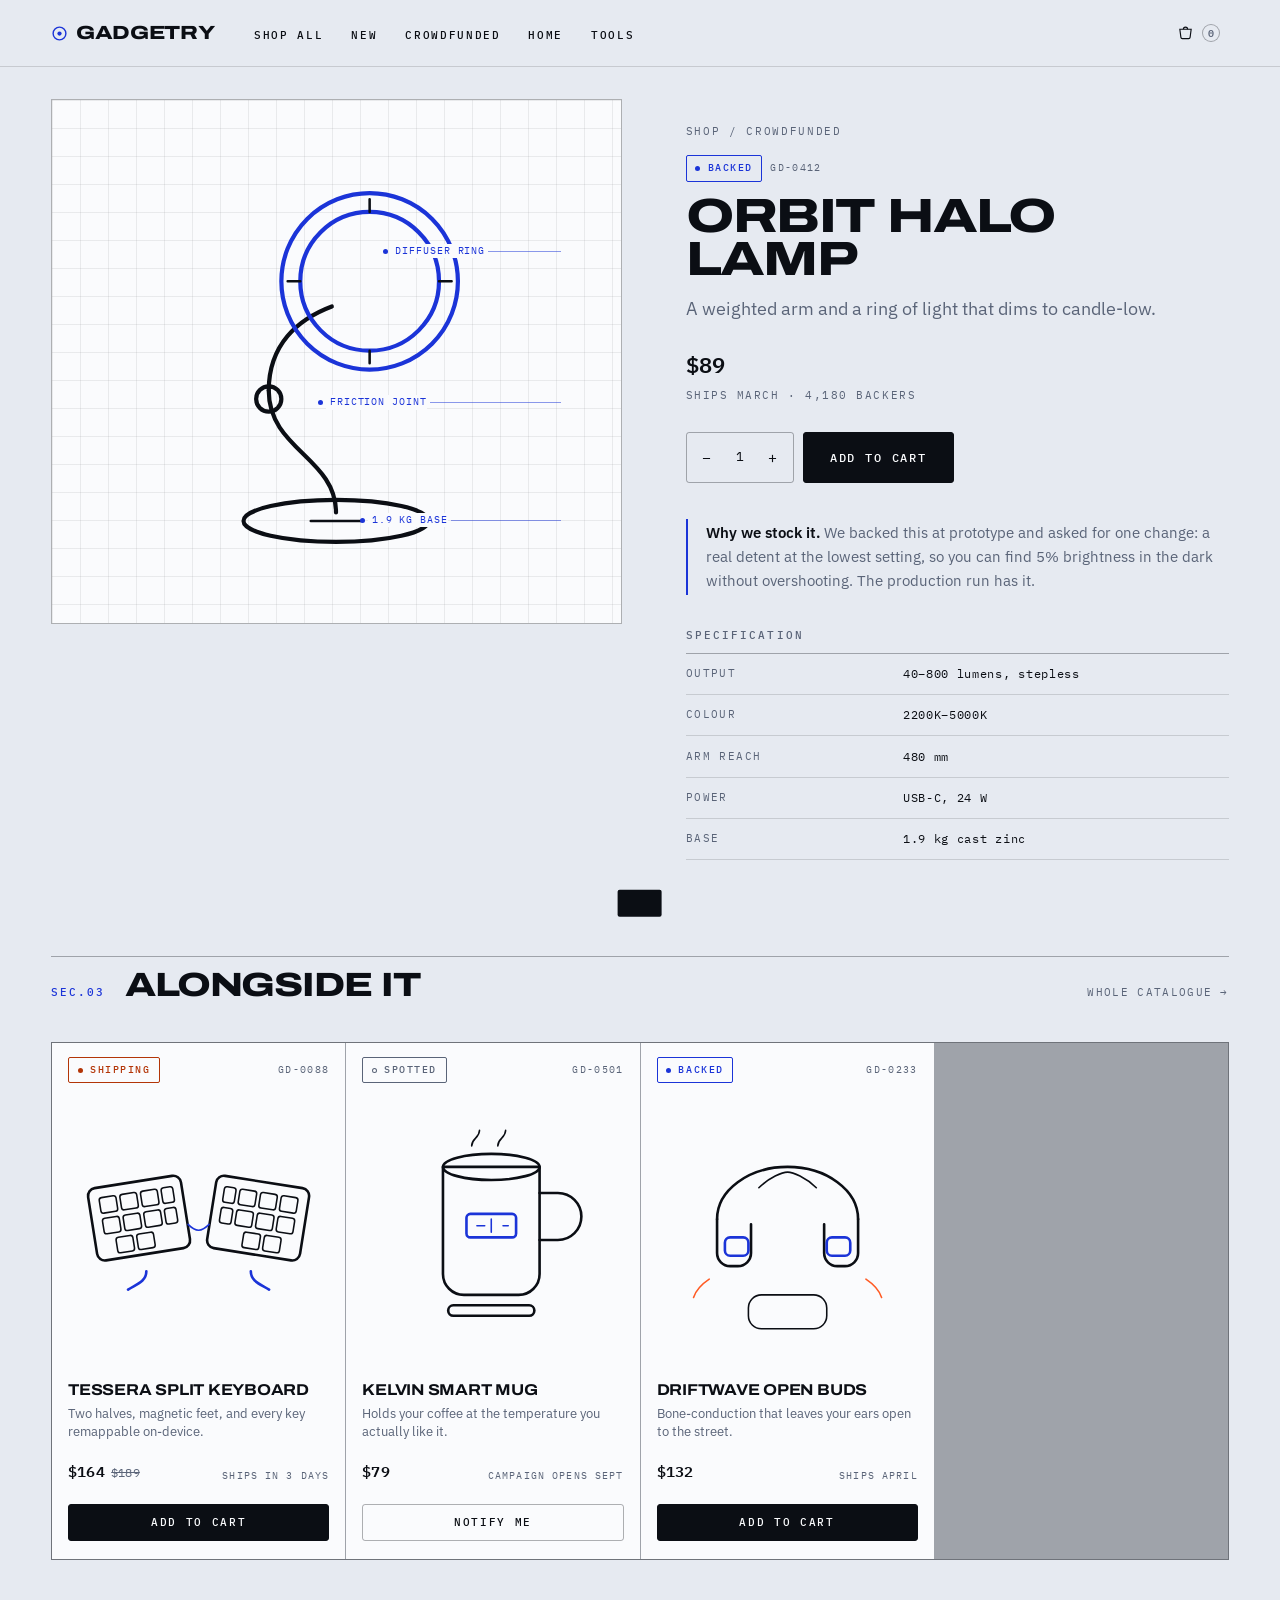
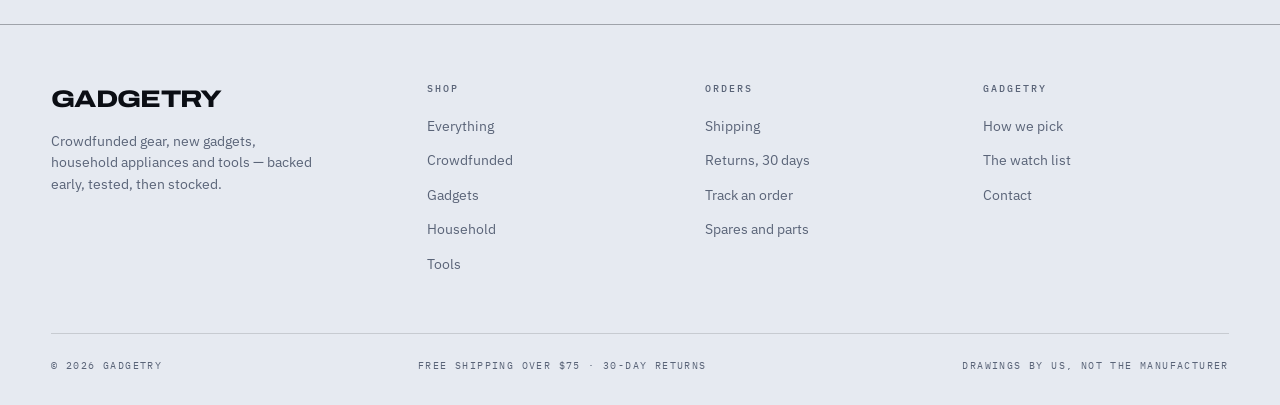
==== product.html @ 663591df "Rebuild as Gadgetry: spec-sheet storefront Replaces the single-file draft with a three-page static s" ====
<!DOCTYPE html>
<html lang="en">
<head>
<meta charset="utf-8">
<meta name="viewport" content="width=device-width, initial-scale=1">
<title>Product — Gadgetry</title>
<meta name="description" content="Specification, lifecycle stage and our notes on why we stock it.">
<meta name="theme-color" content="#0b0e14">
<link rel="preconnect" href="https://fonts.googleapis.com">
<link rel="preconnect" href="https://fonts.gstatic.com" crossorigin>
<link href="https://fonts.googleapis.com/css2?family=Archivo:wdth,wght@62.5..125,100..900&family=IBM+Plex+Mono:wght@400;500;600&family=IBM+Plex+Sans:wght@400;500;600;700&display=swap" rel="stylesheet">
<link rel="stylesheet" href="assets/css/gadgetry.css">
<link rel="icon" href="data:image/svg+xml,%3Csvg xmlns='http://www.w3.org/2000/svg' viewBox='0 0 32 32'%3E%3Crect width='32' height='32' fill='%230b0e14'/%3E%3Ccircle cx='16' cy='16' r='9' fill='none' stroke='%231b34d8' stroke-width='2.5'/%3E%3Ccircle cx='16' cy='16' r='3' fill='%23ff5b24'/%3E%3C/svg%3E">
</head>
<body>

<a class="skip" href="#main">Skip to content</a>

<header class="masthead">
  <div class="masthead-in">
    <a class="brand" href="index.html">
      <svg class="brand-mark" viewBox="0 0 24 24" aria-hidden="true"><circle cx="12" cy="12" r="9" fill="none" stroke="currentColor" stroke-width="2"/><circle cx="12" cy="12" r="3" fill="currentColor"/></svg>
      Gadgetry
    </a>
    <ul class="nav" data-nav>
      <li><a href="shop.html">Shop all</a></li>
      <li><a href="shop.html?stage=shipping">New</a></li>
      <li><a href="shop.html?cat=crowdfunded">Crowdfunded</a></li>
      <li><a href="shop.html?cat=household">Home</a></li>
      <li><a href="shop.html?cat=tools">Tools</a></li>
    </ul>
    <div class="masthead-end">
      <button class="icon-btn menu-btn" data-menu aria-expanded="false" aria-label="Toggle menu">
        <svg viewBox="0 0 24 24" fill="none" stroke="currentColor" stroke-width="1.8" aria-hidden="true"><path d="M3 7h18M3 12h18M3 17h18"/></svg>
      </button>
      <button class="icon-btn" data-open-cart aria-label="Open cart">
        <svg viewBox="0 0 24 24" fill="none" stroke="currentColor" stroke-width="1.6" aria-hidden="true"><path d="M4 6h16l-1.5 11.5a2 2 0 0 1-2 1.75H7.5a2 2 0 0 1-2-1.75z"/><path d="M9 6a3 3 0 0 1 6 0"/></svg>
        <span class="cart-count" data-cart-count data-empty="true">0</span>
      </button>
    </div>
  </div>
</header>

<main id="main" class="wrap">
  <div class="detail" data-product></div>

  <section style="padding-bottom:4rem">
    <div class="rule">
      <span class="rule-code">SEC.03</span>
      <h2 class="rule-title">Alongside it</h2>
      <a class="rule-aside" href="shop.html">Whole catalogue →</a>
    </div>
    <div class="grid" data-grid="related"></div>
  </section>
</main>

<footer class="foot">
  <div class="wrap">
    <div class="foot-grid">
      <div>
        <p class="foot-brand">Gadgetry</p>
        <p class="foot-note">Crowdfunded gear, new gadgets, household appliances and tools — backed early, tested, then stocked.</p>
      </div>
      <div>
        <h4>Shop</h4>
        <ul>
          <li><a href="shop.html">Everything</a></li>
          <li><a href="shop.html?cat=crowdfunded">Crowdfunded</a></li>
          <li><a href="shop.html?cat=gadgets">Gadgets</a></li>
          <li><a href="shop.html?cat=household">Household</a></li>
          <li><a href="shop.html?cat=tools">Tools</a></li>
        </ul>
      </div>
      <div>
        <h4>Orders</h4>
        <ul>
          <li><a href="shop.html">Shipping</a></li>
          <li><a href="shop.html">Returns, 30 days</a></li>
          <li><a href="shop.html">Track an order</a></li>
          <li><a href="shop.html">Spares and parts</a></li>
        </ul>
      </div>
      <div>
        <h4>Gadgetry</h4>
        <ul>
          <li><a href="index.html#main">How we pick</a></li>
          <li><a href="shop.html?stage=spotted">The watch list</a></li>
          <li><a href="index.html">Contact</a></li>
        </ul>
      </div>
    </div>
    <div class="foot-base">
      <span>© 2026 Gadgetry</span>
      <span>Free shipping over $75 · 30-day returns</span>
      <span>Drawings by us, not the manufacturer</span>
    </div>
  </div>
</footer>

<script src="assets/js/catalog.js"></script>
<script src="assets/js/store.js"></script>
</body>
</html>
---- assets/css/gadgetry.css ----
/* ==========================================================================
   GADGETRY — spec-sheet commerce
   Everything is a technical drawing until it arrives.

   Tokens
   ink      #0B0E14   cool near-black — text, dark surfaces
   paper    #E6EAF1   cool drafting-paper grey — page ground
   sheet    #FAFBFD   near-white — card surface
   cobalt   #1B34D8   blueprint blue — primary, rules, links
   signal   #FF5B24   the one hot accent — live / shipping / limited
   zinc     #6E7891   muted labels and hairlines
   ========================================================================== */

:root {
  --ink: #0b0e14;
  --paper: #e6eaf1;
  --sheet: #fafbfd;
  --cobalt: #1b34d8;
  --cobalt-soft: rgba(27, 52, 216, 0.1);
  --signal: #ff5b24;
  /* Signal at full chroma is only 3:1 on our grounds, so text and filled
     badges use the darkened cut. The bright one stays for strokes and rules. */
  --signal-ink: #b33507;
  --zinc: #5a6478;

  --text: var(--ink);
  --text-mute: var(--zinc);
  --ground: var(--paper);
  --surface: var(--sheet);
  --line: rgba(11, 14, 20, 0.14);
  --line-strong: rgba(11, 14, 20, 0.32);
  --draw: var(--ink);

  --font-display: "Archivo", "Arial Black", system-ui, sans-serif;
  --font-body: "IBM Plex Sans", system-ui, -apple-system, sans-serif;
  --font-mono: "IBM Plex Mono", ui-monospace, "SF Mono", Menlo, monospace;

  --pad: clamp(1.15rem, 4vw, 3.25rem);
  --max: 1440px;
  --radius: 3px;
  --ease: cubic-bezier(0.2, 0.7, 0.3, 1);
}

:root:not([data-theme="light"]) {
  color-scheme: light;
}

@media (prefers-color-scheme: dark) {
  :root:not([data-theme="light"]) {
    --text: #e9edf5;
    --text-mute: #8d97ad;
    --ground: #080a0f;
    --surface: #11151e;
    --line: rgba(233, 237, 245, 0.15);
    --line-strong: rgba(233, 237, 245, 0.34);
    --cobalt: #6a80ff;
    --cobalt-soft: rgba(106, 128, 255, 0.14);
    --signal-ink: #ff7a45;
    --draw: #e9edf5;
    color-scheme: dark;
  }
}

*,
*::before,
*::after {
  box-sizing: border-box;
  margin: 0;
  padding: 0;
}

html {
  scroll-behavior: smooth;
  -webkit-text-size-adjust: 100%;
}

body {
  background: var(--ground);
  color: var(--text);
  font-family: var(--font-body);
  font-size: 16px;
  line-height: 1.55;
  overflow-x: hidden;
  -webkit-font-smoothing: antialiased;
}

img,
svg {
  display: block;
  max-width: 100%;
}

a {
  color: inherit;
  text-decoration: none;
}

button,
input,
select {
  font: inherit;
  color: inherit;
}

:focus-visible {
  outline: 2px solid var(--cobalt);
  outline-offset: 3px;
  border-radius: 1px;
}

.sr {
  position: absolute;
  width: 1px;
  height: 1px;
  overflow: hidden;
  clip-path: inset(50%);
  white-space: nowrap;
}

.skip {
  position: absolute;
  left: -9999px;
  top: 0;
  z-index: 999;
  background: var(--ink);
  color: #fff;
  padding: 0.75rem 1.25rem;
  font-family: var(--font-mono);
  font-size: 12px;
}
.skip:focus {
  left: 0.5rem;
  top: 0.5rem;
}

.wrap {
  max-width: var(--max);
  margin: 0 auto;
  padding-left: var(--pad);
  padding-right: var(--pad);
}

/* --------------------------------------------------------------------------
   Type roles
   -------------------------------------------------------------------------- */

.display {
  font-family: var(--font-display);
  font-weight: 800;
  font-stretch: 125%;
  line-height: 0.9;
  letter-spacing: -0.035em;
  text-transform: uppercase;
}

.mono {
  font-family: var(--font-mono);
  font-size: 11px;
  font-weight: 500;
  letter-spacing: 0.14em;
  text-transform: uppercase;
}

.eyebrow {
  font-family: var(--font-mono);
  font-size: 10.5px;
  font-weight: 500;
  letter-spacing: 0.2em;
  text-transform: uppercase;
  color: var(--text-mute);
}

.lede {
  font-size: clamp(1rem, 1.5vw, 1.15rem);
  line-height: 1.6;
  color: var(--text-mute);
  max-width: 46ch;
}

/* --------------------------------------------------------------------------
   Section rule — hairline with a spec code in the margin
   -------------------------------------------------------------------------- */

.rule {
  display: flex;
  align-items: baseline;
  gap: 1.25rem;
  border-top: 1px solid var(--line-strong);
  padding-top: 0.75rem;
  margin-bottom: 2.5rem;
}

.rule-code {
  font-family: var(--font-mono);
  font-size: 10.5px;
  font-weight: 500;
  letter-spacing: 0.18em;
  color: var(--cobalt);
  flex: none;
}

.rule-title {
  font-family: var(--font-display);
  font-weight: 800;
  font-stretch: 125%;
  font-size: clamp(1.35rem, 3vw, 2.1rem);
  line-height: 1;
  letter-spacing: -0.03em;
  text-transform: uppercase;
}

.rule-aside {
  margin-left: auto;
  font-family: var(--font-mono);
  font-size: 11px;
  letter-spacing: 0.12em;
  text-transform: uppercase;
  color: var(--text-mute);
  flex: none;
}
.rule-aside:is(a):hover {
  color: var(--cobalt);
}

/* --------------------------------------------------------------------------
   Buttons
   -------------------------------------------------------------------------- */

.btn {
  display: inline-flex;
  align-items: center;
  justify-content: center;
  gap: 0.6rem;
  font-family: var(--font-mono);
  font-size: 11.5px;
  font-weight: 500;
  letter-spacing: 0.16em;
  text-transform: uppercase;
  padding: 0.95rem 1.6rem;
  border: 1px solid var(--ink);
  background: var(--ink);
  color: var(--sheet);
  border-radius: var(--radius);
  cursor: pointer;
  transition: background 0.18s var(--ease), color 0.18s var(--ease),
    border-color 0.18s var(--ease);
}
.btn:hover {
  background: var(--cobalt);
  border-color: var(--cobalt);
  color: #fff;
}
.btn:disabled {
  opacity: 0.4;
  cursor: not-allowed;
}
.btn:disabled:hover {
  background: var(--ink);
  border-color: var(--ink);
}

.btn-ghost {
  background: transparent;
  color: var(--text);
  border-color: var(--line-strong);
}
.btn-ghost:hover {
  background: transparent;
  color: var(--cobalt);
  border-color: var(--cobalt);
}

.btn-block {
  width: 100%;
}

.btn-sm {
  padding: 0.6rem 1rem;
  font-size: 10.5px;
}

@media (prefers-color-scheme: dark) {
  :root:not([data-theme="light"]) .btn {
    background: var(--text);
    border-color: var(--text);
    color: var(--ground);
  }
  :root:not([data-theme="light"]) .btn-ghost {
    background: transparent;
    color: var(--text);
    border-color: var(--line-strong);
  }
}

/* --------------------------------------------------------------------------
   Stage chips — the product lifecycle. Order carries meaning:
   SPOTTED -> BACKED -> SHIPPING -> IN STOCK
   -------------------------------------------------------------------------- */

.chip {
  display: inline-flex;
  align-items: center;
  gap: 0.45rem;
  font-family: var(--font-mono);
  font-size: 9.5px;
  font-weight: 500;
  letter-spacing: 0.16em;
  text-transform: uppercase;
  padding: 0.3rem 0.55rem;
  border: 1px solid currentColor;
  border-radius: 2px;
  white-space: nowrap;
}
.chip::before {
  content: "";
  width: 5px;
  height: 5px;
  border-radius: 50%;
  background: currentColor;
  flex: none;
}
.chip-spotted {
  color: var(--text-mute);
}
.chip-spotted::before {
  background: transparent;
  box-shadow: inset 0 0 0 1px currentColor;
}
.chip-backed {
  color: var(--cobalt);
}
.chip-shipping {
  color: var(--signal-ink);
}
.chip-stock {
  color: var(--text);
  border-color: var(--line-strong);
}

/* --------------------------------------------------------------------------
   Header
   -------------------------------------------------------------------------- */

.masthead {
  position: sticky;
  top: 0;
  z-index: 60;
  background: color-mix(in srgb, var(--ground) 88%, transparent);
  backdrop-filter: blur(14px);
  border-bottom: 1px solid var(--line);
}

.masthead-in {
  display: flex;
  align-items: center;
  gap: 1.5rem;
  height: 66px;
  max-width: var(--max);
  margin: 0 auto;
  padding-left: var(--pad);
  padding-right: var(--pad);
}

.brand {
  font-family: var(--font-display);
  font-weight: 800;
  font-stretch: 125%;
  font-size: 19px;
  letter-spacing: -0.02em;
  text-transform: uppercase;
  display: flex;
  align-items: center;
  gap: 0.5rem;
  flex: none;
}
.brand-mark {
  width: 17px;
  height: 17px;
  flex: none;
  color: var(--cobalt);
}

.nav {
  display: flex;
  align-items: center;
  gap: 1.75rem;
  list-style: none;
  margin-left: 1rem;
}
.nav a {
  font-family: var(--font-mono);
  font-size: 11px;
  font-weight: 500;
  letter-spacing: 0.15em;
  text-transform: uppercase;
  padding: 0.25rem 0;
  border-bottom: 1px solid transparent;
  transition: color 0.15s var(--ease), border-color 0.15s var(--ease);
}
.nav a:hover,
.nav a[aria-current="page"] {
  color: var(--cobalt);
  border-bottom-color: var(--cobalt);
}

.masthead-end {
  margin-left: auto;
  display: flex;
  align-items: center;
  gap: 0.5rem;
  flex: none;
}

.icon-btn {
  background: none;
  border: 1px solid transparent;
  border-radius: 2px;
  cursor: pointer;
  padding: 0.5rem;
  display: flex;
  align-items: center;
  gap: 0.5rem;
  font-family: var(--font-mono);
  font-size: 11px;
  letter-spacing: 0.14em;
  text-transform: uppercase;
  transition: color 0.15s var(--ease);
}
.icon-btn:hover {
  color: var(--cobalt);
}
.icon-btn svg {
  width: 17px;
  height: 17px;
}

.cart-count {
  font-family: var(--font-mono);
  font-size: 10px;
  font-weight: 600;
  min-width: 18px;
  height: 18px;
  padding: 0 4px;
  border-radius: 9px;
  background: var(--signal-ink);
  color: #fff;
  display: inline-flex;
  align-items: center;
  justify-content: center;
  letter-spacing: 0;
}
.cart-count[data-empty="true"] {
  background: transparent;
  color: var(--text-mute);
  box-shadow: inset 0 0 0 1px var(--line-strong);
}

.menu-btn {
  display: none;
}

@media (max-width: 900px) {
  .nav {
    position: fixed;
    inset: 66px 0 auto 0;
    flex-direction: column;
    align-items: stretch;
    gap: 0;
    margin: 0;
    background: var(--surface);
    border-bottom: 1px solid var(--line-strong);
    padding: 0.5rem var(--pad) 1.25rem;
    transform: translateY(-130%);
    transition: transform 0.35s var(--ease);
    z-index: 55;
  }
  .nav[data-open="true"] {
    transform: translateY(0);
  }
  .nav a {
    padding: 0.9rem 0;
    border-bottom: 1px solid var(--line);
    font-size: 12px;
  }
  .menu-btn {
    display: flex;
  }
}

/* --------------------------------------------------------------------------
   Ticker — live inventory events. Quiet by design.
   -------------------------------------------------------------------------- */

.ticker {
  border-bottom: 1px solid var(--line);
  background: var(--ink);
  color: var(--paper);
  overflow: hidden;
  padding: 0.55rem 0;
}
.ticker-track {
  display: flex;
  gap: 3rem;
  width: max-content;
  animation: slide 42s linear infinite;
}
.ticker-item {
  font-family: var(--font-mono);
  font-size: 10.5px;
  font-weight: 500;
  letter-spacing: 0.16em;
  text-transform: uppercase;
  display: flex;
  align-items: center;
  gap: 0.55rem;
  white-space: nowrap;
  color: rgba(230, 234, 241, 0.62);
}
.ticker-item b {
  font-weight: 500;
  color: var(--paper);
}
.ticker-item i {
  font-style: normal;
  color: var(--signal);
}
@keyframes slide {
  to {
    transform: translateX(-50%);
  }
}

/* --------------------------------------------------------------------------
   Hero — the exploded view is the thesis
   -------------------------------------------------------------------------- */

.hero {
  display: grid;
  grid-template-columns: minmax(0, 1fr) minmax(0, 0.95fr);
  gap: clamp(2rem, 5vw, 5rem);
  align-items: center;
  padding-top: clamp(3rem, 7vw, 5.5rem);
  padding-bottom: clamp(3rem, 7vw, 5rem);
}

.hero-title {
  font-size: clamp(2.9rem, 8.5vw, 6.6rem);
  margin-bottom: 1.5rem;
}
.hero-title em {
  font-style: normal;
  color: var(--cobalt);
}

.hero-meta {
  display: flex;
  flex-wrap: wrap;
  gap: 0.5rem 1.75rem;
  margin: 2.25rem 0 2rem;
  padding-top: 1rem;
  border-top: 1px solid var(--line);
}
.hero-stat {
  font-family: var(--font-mono);
  font-size: 11px;
  letter-spacing: 0.14em;
  text-transform: uppercase;
  color: var(--text-mute);
}
.hero-stat b {
  display: block;
  font-family: var(--font-display);
  font-weight: 800;
  font-stretch: 125%;
  font-size: 1.7rem;
  letter-spacing: -0.03em;
  color: var(--text);
  line-height: 1.1;
}

.hero-cta {
  display: flex;
  flex-wrap: wrap;
  gap: 0.75rem;
}

/* Exploded diagram */
.exploded {
  position: relative;
  aspect-ratio: 1 / 1.06;
  width: 100%;
}
.exploded svg {
  width: 100%;
  height: 100%;
  overflow: visible;
}
.exp-part {
  fill: none;
  stroke: var(--draw);
  stroke-width: 1.6;
  stroke-linecap: round;
  stroke-linejoin: round;
}
.exp-fill {
  fill: var(--surface);
  stroke: var(--draw);
  stroke-width: 1.6;
}
.exp-accent {
  stroke: var(--cobalt);
}
.exp-hot {
  stroke: var(--signal);
}
.exp-leader {
  stroke: var(--cobalt);
  stroke-width: 0.9;
  stroke-dasharray: 2 3;
  fill: none;
}
.exp-num {
  font-family: var(--font-mono);
  font-size: 9px;
  font-weight: 500;
  letter-spacing: 0.1em;
  fill: var(--cobalt);
}
.exp-label {
  font-family: var(--font-mono);
  font-size: 8.5px;
  letter-spacing: 0.09em;
  fill: var(--text-mute);
  text-transform: uppercase;
}

.exp-layer {
  animation: assemble 1.05s var(--ease) both;
  animation-delay: calc(var(--i) * 110ms);
}
@keyframes assemble {
  from {
    opacity: 0;
    transform: translateY(var(--from, 40px));
  }
  to {
    opacity: 1;
    transform: translateY(0);
  }
}
.exp-callout {
  animation: fade 0.5s var(--ease) both;
  animation-delay: calc(700ms + var(--i) * 110ms);
}
@keyframes fade {
  from {
    opacity: 0;
  }
  to {
    opacity: 1;
  }
}

@media (max-width: 940px) {
  .hero {
    grid-template-columns: 1fr;
    gap: 2.5rem;
  }
  .exploded {
    max-width: 420px;
    margin: 0 auto;
  }
}

/* --------------------------------------------------------------------------
   Stage rail — a real sequence, so the ordering is load-bearing
   -------------------------------------------------------------------------- */

.stages {
  padding-top: clamp(2.5rem, 6vw, 4rem);
  padding-bottom: clamp(2.5rem, 6vw, 4rem);
}
.stage-grid {
  display: grid;
  grid-template-columns: repeat(4, 1fr);
  gap: 1px;
  background: var(--line-strong);
  border: 1px solid var(--line-strong);
}
.stage {
  background: var(--ground);
  padding: 1.5rem 1.35rem 1.75rem;
  position: relative;
}
.stage-step {
  font-family: var(--font-mono);
  font-size: 10px;
  letter-spacing: 0.18em;
  color: var(--cobalt);
  margin-bottom: 1.5rem;
  display: block;
}
.stage-name {
  font-family: var(--font-display);
  font-weight: 800;
  font-stretch: 125%;
  font-size: 1.15rem;
  letter-spacing: -0.02em;
  text-transform: uppercase;
  margin-bottom: 0.5rem;
}
.stage-copy {
  font-size: 13.5px;
  line-height: 1.55;
  color: var(--text-mute);
}
@media (max-width: 860px) {
  .stage-grid {
    grid-template-columns: repeat(2, 1fr);
  }
}
@media (max-width: 480px) {
  .stage-grid {
    grid-template-columns: 1fr;
  }
}

/* --------------------------------------------------------------------------
   Datasheet card — the signature
   -------------------------------------------------------------------------- */

.grid {
  display: grid;
  grid-template-columns: repeat(4, minmax(0, 1fr));
  gap: 1px;
  background: var(--line-strong);
  border: 1px solid var(--line-strong);
}
@media (max-width: 1100px) {
  .grid {
    grid-template-columns: repeat(3, minmax(0, 1fr));
  }
}
@media (max-width: 820px) {
  .grid {
    grid-template-columns: repeat(2, minmax(0, 1fr));
  }
}
@media (max-width: 440px) {
  .grid {
    grid-template-columns: 1fr;
  }
}

.card {
  background: var(--surface);
  display: flex;
  flex-direction: column;
  position: relative;
  transition: background 0.2s var(--ease);
}
.card:hover,
.card:focus-within {
  background: var(--ground);
}

.card-head {
  display: flex;
  align-items: center;
  justify-content: space-between;
  gap: 0.5rem;
  padding: 0.85rem 1rem 0;
}
.card-sku {
  font-family: var(--font-mono);
  font-size: 9.5px;
  letter-spacing: 0.14em;
  color: var(--text-mute);
}

/* Drawing plate + callouts */
.plate {
  position: relative;
  aspect-ratio: 1 / 0.86;
  margin: 0.5rem 0 0.25rem;
  padding: 0.5rem 1rem;
}
.plate-art {
  width: 100%;
  height: 100%;
  overflow: visible;
  transition: transform 0.4s var(--ease);
}
.card:hover .plate-art {
  transform: scale(1.03);
}
.plate-art .ln {
  fill: none;
  stroke: var(--draw);
  stroke-width: 2;
  stroke-linecap: round;
  stroke-linejoin: round;
}
.plate-art .ln-thin {
  stroke-width: 1.2;
}
.plate-art .ln-blue {
  stroke: var(--cobalt);
}
.plate-art .ln-hot {
  stroke: var(--signal);
}
.plate-art .fl {
  fill: var(--cobalt);
  stroke: none;
}

.callout {
  position: absolute;
  right: 0.5rem;
  display: flex;
  align-items: center;
  gap: 3px;
  pointer-events: none;
  opacity: 0;
  transition: opacity 0.25s var(--ease);
}
.card:hover .callout,
.card:focus-within .callout {
  opacity: 1;
}
.callout::before {
  content: "";
  width: 5px;
  height: 5px;
  border-radius: 50%;
  background: var(--cobalt);
  flex: none;
}
.callout::after {
  content: "";
  height: 1px;
  flex: 1;
  background: var(--cobalt);
  opacity: 0.5;
}
.callout span {
  font-family: var(--font-mono);
  font-size: 8.5px;
  letter-spacing: 0.1em;
  text-transform: uppercase;
  color: var(--cobalt);
  background: var(--surface);
  padding-left: 4px;
  flex: none;
}
.card:hover .callout span,
.card:focus-within .callout span {
  background: var(--ground);
}

.card-body {
  padding: 0.5rem 1rem 1.15rem;
  display: flex;
  flex-direction: column;
  flex: 1;
  gap: 0.35rem;
}
.card-name {
  font-family: var(--font-display);
  font-weight: 700;
  font-stretch: 112%;
  font-size: 0.98rem;
  line-height: 1.15;
  letter-spacing: -0.015em;
  text-transform: uppercase;
}
.card-name a::after {
  content: "";
  position: absolute;
  inset: 0;
}
.card-tag {
  font-size: 12.5px;
  line-height: 1.45;
  color: var(--text-mute);
}
.card-foot {
  margin-top: auto;
  padding-top: 0.9rem;
  display: flex;
  align-items: flex-end;
  justify-content: space-between;
  gap: 0.5rem;
}
.price {
  font-family: var(--font-mono);
  font-size: 15px;
  font-weight: 600;
  letter-spacing: 0.01em;
}
.price s {
  font-size: 11.5px;
  font-weight: 400;
  color: var(--text-mute);
  margin-left: 0.4rem;
}
.card-ship {
  font-family: var(--font-mono);
  font-size: 9.5px;
  letter-spacing: 0.12em;
  text-transform: uppercase;
  color: var(--text-mute);
}
.card-add {
  position: relative;
  z-index: 2;
  margin-top: 0.9rem;
}

/* --------------------------------------------------------------------------
   Shop page — filter rail
   -------------------------------------------------------------------------- */

.shop {
  display: grid;
  grid-template-columns: 208px minmax(0, 1fr);
  gap: clamp(1.5rem, 3vw, 2.75rem);
  padding-bottom: 4rem;
  align-items: start;
}
@media (max-width: 860px) {
  .shop {
    grid-template-columns: 1fr;
  }
}

.rail {
  position: sticky;
  top: 90px;
}
@media (max-width: 860px) {
  .rail {
    position: static;
  }
}

.rail-group {
  margin-bottom: 2rem;
}
.rail-legend {
  font-family: var(--font-mono);
  font-size: 10px;
  letter-spacing: 0.2em;
  text-transform: uppercase;
  color: var(--text-mute);
  padding-bottom: 0.6rem;
  margin-bottom: 0.6rem;
  border-bottom: 1px solid var(--line-strong);
  display: block;
  width: 100%;
}
.rail-opt {
  display: flex;
  align-items: center;
  gap: 0.6rem;
  padding: 0.4rem 0;
  cursor: pointer;
  font-family: var(--font-mono);
  font-size: 11px;
  letter-spacing: 0.1em;
  text-transform: uppercase;
  color: var(--text-mute);
  transition: color 0.15s var(--ease);
}
.rail-opt:hover {
  color: var(--text);
}
.rail-opt input {
  appearance: none;
  width: 12px;
  height: 12px;
  border: 1px solid var(--line-strong);
  border-radius: 1px;
  flex: none;
  cursor: pointer;
  transition: background 0.15s var(--ease), border-color 0.15s var(--ease);
}
.rail-opt input:checked {
  background: var(--cobalt);
  border-color: var(--cobalt);
}
.rail-opt:has(input:checked) {
  color: var(--text);
}
.rail-opt-n {
  margin-left: auto;
  font-size: 10px;
  opacity: 0.7;
}

.shop-bar {
  display: flex;
  align-items: center;
  gap: 1rem;
  flex-wrap: wrap;
  padding-bottom: 1rem;
  margin-bottom: 1.5rem;
  border-bottom: 1px solid var(--line-strong);
}
.shop-count {
  font-family: var(--font-mono);
  font-size: 11px;
  letter-spacing: 0.14em;
  text-transform: uppercase;
  color: var(--text-mute);
}
.sort {
  margin-left: auto;
  display: flex;
  align-items: center;
  gap: 0.6rem;
}
.sort select {
  appearance: none;
  background: transparent;
  border: 1px solid var(--line-strong);
  border-radius: 2px;
  padding: 0.5rem 2rem 0.5rem 0.7rem;
  font-family: var(--font-mono);
  font-size: 11px;
  letter-spacing: 0.1em;
  text-transform: uppercase;
  cursor: pointer;
  background-image: linear-gradient(45deg, transparent 50%, currentColor 50%),
    linear-gradient(135deg, currentColor 50%, transparent 50%);
  background-position: calc(100% - 15px) 55%, calc(100% - 10px) 55%;
  background-size: 5px 5px, 5px 5px;
  background-repeat: no-repeat;
}

.empty {
  grid-column: 1 / -1;
  background: var(--surface);
  padding: 4rem 2rem;
  text-align: center;
}
.empty h3 {
  font-family: var(--font-display);
  font-weight: 800;
  font-stretch: 125%;
  font-size: 1.4rem;
  text-transform: uppercase;
  letter-spacing: -0.02em;
  margin-bottom: 0.5rem;
}
.empty p {
  color: var(--text-mute);
  font-size: 14px;
  margin-bottom: 1.5rem;
}

/* --------------------------------------------------------------------------
   Product detail
   -------------------------------------------------------------------------- */

.detail {
  display: grid;
  grid-template-columns: minmax(0, 1.05fr) minmax(0, 1fr);
  gap: clamp(2rem, 5vw, 4rem);
  padding-top: 2rem;
  padding-bottom: 4rem;
  align-items: start;
}
@media (max-width: 900px) {
  .detail {
    grid-template-columns: 1fr;
  }
}

.detail-plate {
  background: var(--surface);
  border: 1px solid var(--line-strong);
  position: relative;
  aspect-ratio: 1 / 0.92;
  padding: clamp(1.5rem, 4vw, 3.5rem);
}
.detail-plate .plate {
  aspect-ratio: auto;
  height: 100%;
  margin: 0;
  padding: 0;
}
.detail-plate .callout {
  opacity: 1;
}
.detail-plate .callout span {
  background: var(--surface);
  font-size: 9.5px;
}
.detail-grid-bg {
  position: absolute;
  inset: 0;
  pointer-events: none;
  background-image: linear-gradient(var(--line) 1px, transparent 1px),
    linear-gradient(90deg, var(--line) 1px, transparent 1px);
  background-size: 28px 28px;
  opacity: 0.5;
}

.crumb {
  font-family: var(--font-mono);
  font-size: 10.5px;
  letter-spacing: 0.16em;
  text-transform: uppercase;
  color: var(--text-mute);
  padding: 1.5rem 0 0;
}
.crumb a:hover {
  color: var(--cobalt);
}

.detail-title {
  font-size: clamp(1.9rem, 4.5vw, 3rem);
  margin: 0.85rem 0 0.75rem;
}
.detail-price {
  font-family: var(--font-mono);
  font-size: 1.4rem;
  font-weight: 600;
  margin: 1.5rem 0 0.35rem;
}
.detail-ship {
  font-family: var(--font-mono);
  font-size: 11px;
  letter-spacing: 0.14em;
  text-transform: uppercase;
  color: var(--text-mute);
  margin-bottom: 1.75rem;
}
.detail-actions {
  display: flex;
  gap: 0.6rem;
  flex-wrap: wrap;
  margin-bottom: 2.25rem;
}
.qty {
  display: flex;
  align-items: center;
  border: 1px solid var(--line-strong);
  border-radius: var(--radius);
}
.qty button {
  background: none;
  border: none;
  cursor: pointer;
  width: 40px;
  height: 100%;
  font-family: var(--font-mono);
  font-size: 15px;
  transition: color 0.15s var(--ease);
}
.qty button:hover {
  color: var(--cobalt);
}
.qty output {
  font-family: var(--font-mono);
  font-size: 13px;
  min-width: 26px;
  text-align: center;
}

.specs {
  width: 100%;
  border-collapse: collapse;
  border-top: 1px solid var(--line-strong);
  margin-bottom: 2rem;
}
.specs th,
.specs td {
  text-align: left;
  padding: 0.7rem 0;
  border-bottom: 1px solid var(--line);
  font-family: var(--font-mono);
  font-size: 11.5px;
  letter-spacing: 0.06em;
  font-weight: 400;
  vertical-align: top;
}
.specs th {
  color: var(--text-mute);
  text-transform: uppercase;
  letter-spacing: 0.14em;
  font-size: 10.5px;
  width: 40%;
  padding-right: 1rem;
}

.note {
  border-left: 2px solid var(--cobalt);
  padding: 0.15rem 0 0.15rem 1.15rem;
  font-size: 14.5px;
  line-height: 1.65;
  color: var(--text-mute);
  margin-bottom: 2rem;
}
.note b {
  color: var(--text);
  font-weight: 600;
}

/* --------------------------------------------------------------------------
   Cart drawer
   -------------------------------------------------------------------------- */

.scrim {
  position: fixed;
  inset: 0;
  background: rgba(11, 14, 20, 0.55);
  opacity: 0;
  visibility: hidden;
  transition: opacity 0.3s var(--ease), visibility 0.3s;
  z-index: 90;
}
.scrim[data-open="true"] {
  opacity: 1;
  visibility: visible;
}

.drawer {
  position: fixed;
  top: 0;
  right: 0;
  bottom: 0;
  width: min(410px, 100%);
  background: var(--ground);
  border-left: 1px solid var(--line-strong);
  z-index: 95;
  display: flex;
  flex-direction: column;
  transform: translateX(101%);
  transition: transform 0.35s var(--ease);
}
.drawer[data-open="true"] {
  transform: translateX(0);
}

.drawer-head {
  display: flex;
  align-items: center;
  justify-content: space-between;
  padding: 1.25rem var(--pad);
  border-bottom: 1px solid var(--line-strong);
  flex: none;
}
.drawer-title {
  font-family: var(--font-display);
  font-weight: 800;
  font-stretch: 125%;
  font-size: 1.05rem;
  text-transform: uppercase;
  letter-spacing: -0.02em;
}
.drawer-body {
  flex: 1;
  overflow-y: auto;
  padding: 0 var(--pad);
}
.drawer-empty {
  padding: 3.5rem 0;
  text-align: center;
  color: var(--text-mute);
  font-size: 14px;
}
.drawer-empty p {
  margin-bottom: 1.25rem;
}

.line {
  display: grid;
  grid-template-columns: 62px minmax(0, 1fr);
  gap: 0.9rem;
  padding: 1.1rem 0;
  border-bottom: 1px solid var(--line);
  align-items: start;
}
.line-art {
  background: var(--surface);
  border: 1px solid var(--line);
  aspect-ratio: 1;
  padding: 6px;
}
.line-art svg {
  width: 100%;
  height: 100%;
}
.line-name {
  font-family: var(--font-display);
  font-weight: 700;
  font-stretch: 112%;
  font-size: 0.85rem;
  text-transform: uppercase;
  letter-spacing: -0.01em;
  line-height: 1.2;
  margin-bottom: 0.15rem;
}
.line-meta {
  font-family: var(--font-mono);
  font-size: 9.5px;
  letter-spacing: 0.12em;
  text-transform: uppercase;
  color: var(--text-mute);
  margin-bottom: 0.55rem;
}
.line-foot {
  display: flex;
  align-items: center;
  gap: 0.75rem;
}
.line-qty {
  display: flex;
  align-items: center;
  border: 1px solid var(--line-strong);
  border-radius: 2px;
}
.line-qty button {
  background: none;
  border: none;
  cursor: pointer;
  width: 24px;
  height: 24px;
  font-family: var(--font-mono);
  font-size: 13px;
  line-height: 1;
}
.line-qty button:hover {
  color: var(--cobalt);
}
.line-qty output {
  font-family: var(--font-mono);
  font-size: 11px;
  min-width: 20px;
  text-align: center;
}
.line-price {
  margin-left: auto;
  font-family: var(--font-mono);
  font-size: 12.5px;
  font-weight: 600;
}
.line-drop {
  background: none;
  border: none;
  cursor: pointer;
  font-family: var(--font-mono);
  font-size: 9.5px;
  letter-spacing: 0.12em;
  text-transform: uppercase;
  color: var(--text-mute);
  padding: 0;
}
.line-drop:hover {
  color: var(--signal-ink);
}

.drawer-foot {
  flex: none;
  padding: 1.25rem var(--pad) 1.5rem;
  border-top: 1px solid var(--line-strong);
}
.total-row {
  display: flex;
  justify-content: space-between;
  align-items: baseline;
  font-family: var(--font-mono);
  font-size: 11px;
  letter-spacing: 0.14em;
  text-transform: uppercase;
  color: var(--text-mute);
  margin-bottom: 0.5rem;
}
.total-row.is-grand {
  font-size: 13px;
  color: var(--text);
  padding-top: 0.6rem;
  margin-bottom: 1.1rem;
  border-top: 1px solid var(--line);
}
.total-row.is-grand b {
  font-size: 1.15rem;
  font-weight: 600;
}
.drawer-fine {
  font-family: var(--font-mono);
  font-size: 9.5px;
  letter-spacing: 0.1em;
  text-transform: uppercase;
  color: var(--text-mute);
  text-align: center;
  margin-top: 0.85rem;
}

/* Toast */
.toast {
  position: fixed;
  left: 50%;
  bottom: 1.5rem;
  transform: translate(-50%, 150%);
  background: var(--ink);
  color: var(--paper);
  font-family: var(--font-mono);
  font-size: 11px;
  letter-spacing: 0.14em;
  text-transform: uppercase;
  padding: 0.85rem 1.4rem;
  border-radius: 2px;
  z-index: 120;
  transition: transform 0.35s var(--ease);
  max-width: calc(100vw - 2rem);
  text-align: center;
}
.toast[data-show="true"] {
  transform: translate(-50%, 0);
}

/* --------------------------------------------------------------------------
   Editorial band + footer
   -------------------------------------------------------------------------- */

.band {
  background: var(--ink);
  color: var(--paper);
  padding: clamp(3rem, 7vw, 5.5rem) 0;
  margin-top: clamp(3rem, 7vw, 5rem);
}
.band-in {
  display: grid;
  grid-template-columns: minmax(0, 1fr) minmax(0, 1fr);
  gap: clamp(2rem, 5vw, 4rem);
  align-items: center;
  max-width: var(--max);
  margin: 0 auto;
  padding-left: var(--pad);
  padding-right: var(--pad);
}
.band h2 {
  font-family: var(--font-display);
  font-weight: 800;
  font-stretch: 125%;
  font-size: clamp(1.8rem, 4.5vw, 3.1rem);
  line-height: 0.95;
  letter-spacing: -0.035em;
  text-transform: uppercase;
}
.band p {
  color: rgba(230, 234, 241, 0.68);
  font-size: 15px;
  line-height: 1.7;
  max-width: 48ch;
  margin-bottom: 1.5rem;
}
.band .btn {
  background: var(--paper);
  border-color: var(--paper);
  color: var(--ink);
}
.band .btn:hover {
  background: var(--signal-ink);
  border-color: var(--signal-ink);
  color: #fff;
}
@media (max-width: 820px) {
  .band-in {
    grid-template-columns: 1fr;
  }
}

.foot {
  border-top: 1px solid var(--line-strong);
  padding: clamp(2.5rem, 5vw, 3.5rem) 0 2rem;
}
.foot-grid {
  display: grid;
  grid-template-columns: 1.4fr repeat(3, 1fr);
  gap: 2rem;
  margin-bottom: 3rem;
}
@media (max-width: 780px) {
  .foot-grid {
    grid-template-columns: 1fr 1fr;
  }
}
.foot h4 {
  font-family: var(--font-mono);
  font-size: 10px;
  font-weight: 500;
  letter-spacing: 0.2em;
  text-transform: uppercase;
  color: var(--text-mute);
  margin-bottom: 1rem;
}
.foot ul {
  list-style: none;
}
.foot li {
  margin-bottom: 0.6rem;
}
.foot li a {
  font-size: 13.5px;
  color: var(--text-mute);
  transition: color 0.15s var(--ease);
}
.foot li a:hover {
  color: var(--cobalt);
}
.foot-brand {
  font-family: var(--font-display);
  font-weight: 800;
  font-stretch: 125%;
  font-size: 1.5rem;
  letter-spacing: -0.03em;
  text-transform: uppercase;
  margin-bottom: 0.75rem;
}
.foot-note {
  font-size: 13.5px;
  color: var(--text-mute);
  max-width: 34ch;
  line-height: 1.6;
}
.foot-base {
  display: flex;
  flex-wrap: wrap;
  gap: 1rem;
  justify-content: space-between;
  padding-top: 1.5rem;
  border-top: 1px solid var(--line);
  font-family: var(--font-mono);
  font-size: 10px;
  letter-spacing: 0.14em;
  text-transform: uppercase;
  color: var(--text-mute);
}

/* --------------------------------------------------------------------------
   Reduced motion
   -------------------------------------------------------------------------- */

@media (prefers-reduced-motion: reduce) {
  html {
    scroll-behavior: auto;
  }
  *,
  *::before,
  *::after {
    animation-duration: 0.001ms !important;
    animation-iteration-count: 1 !important;
    transition-duration: 0.001ms !important;
  }
  .ticker-track {
    animation: none;
  }
  .callout {
    opacity: 1;
  }
}
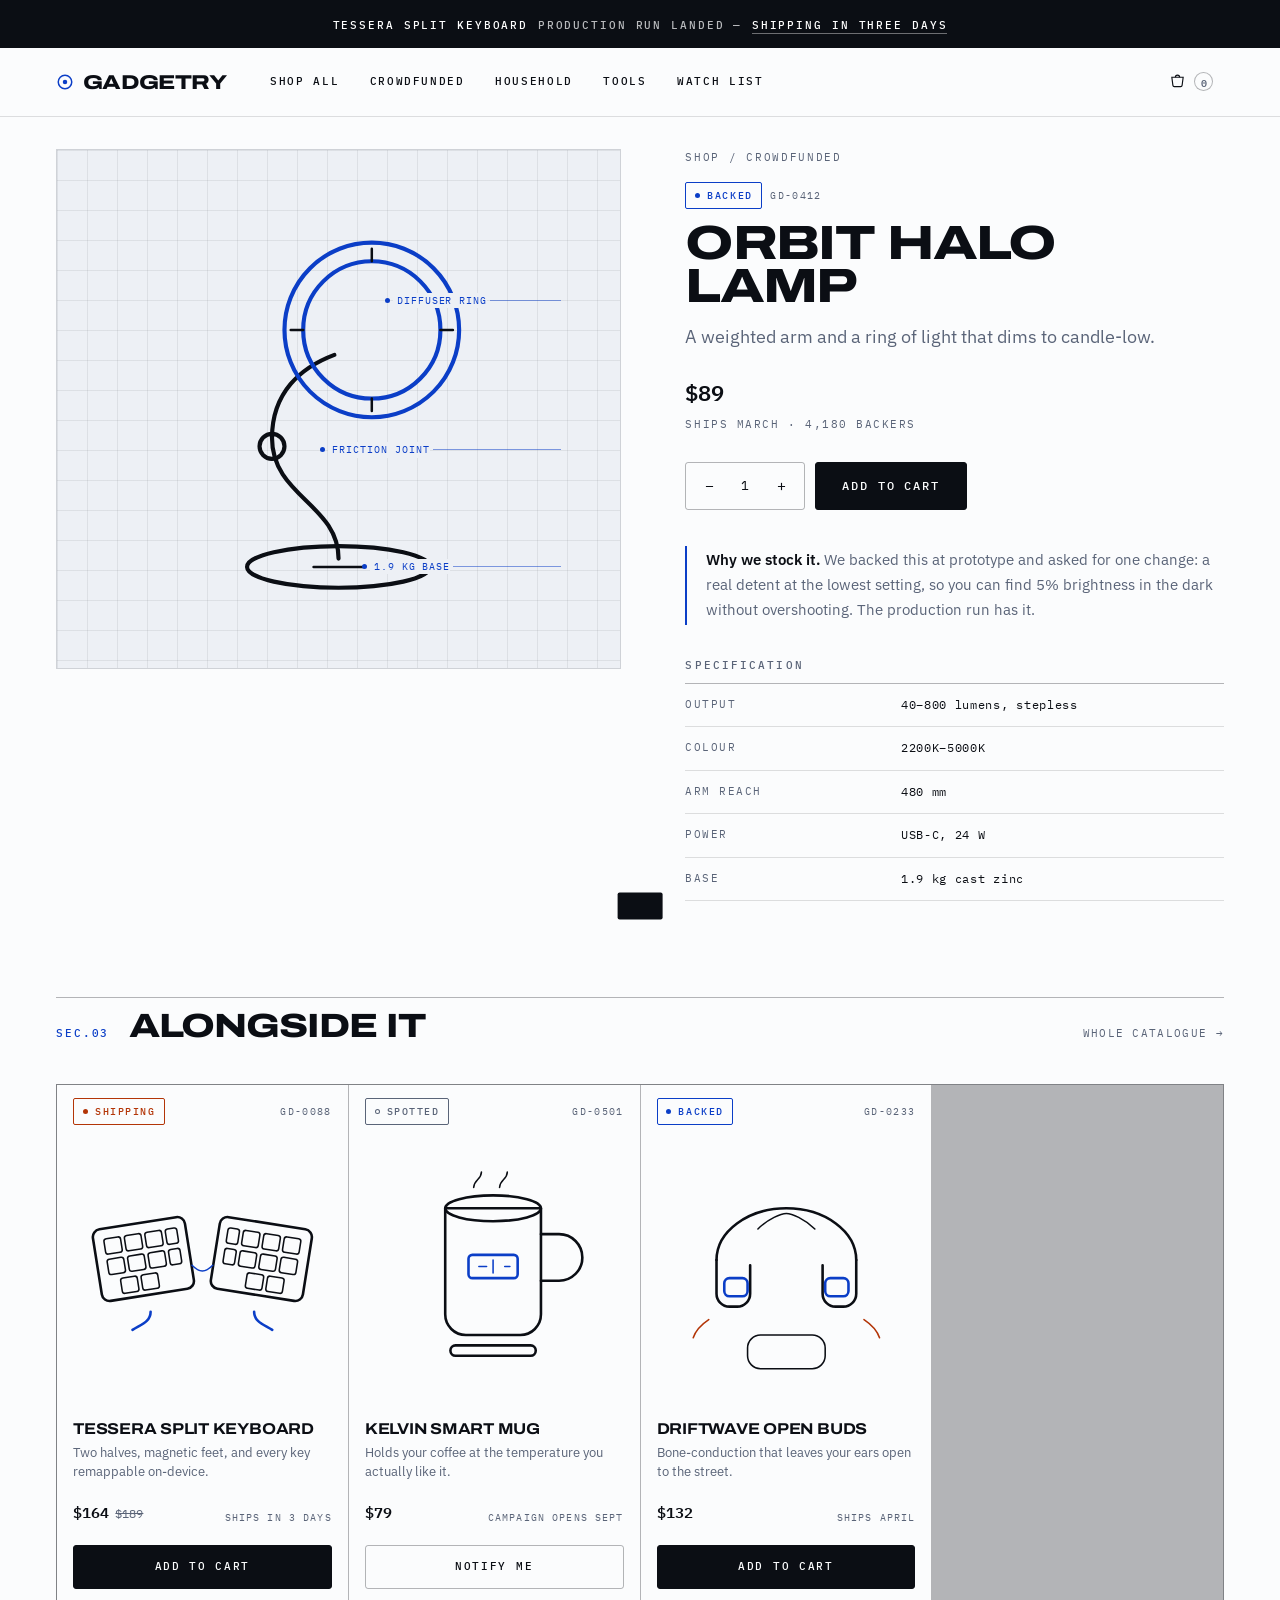
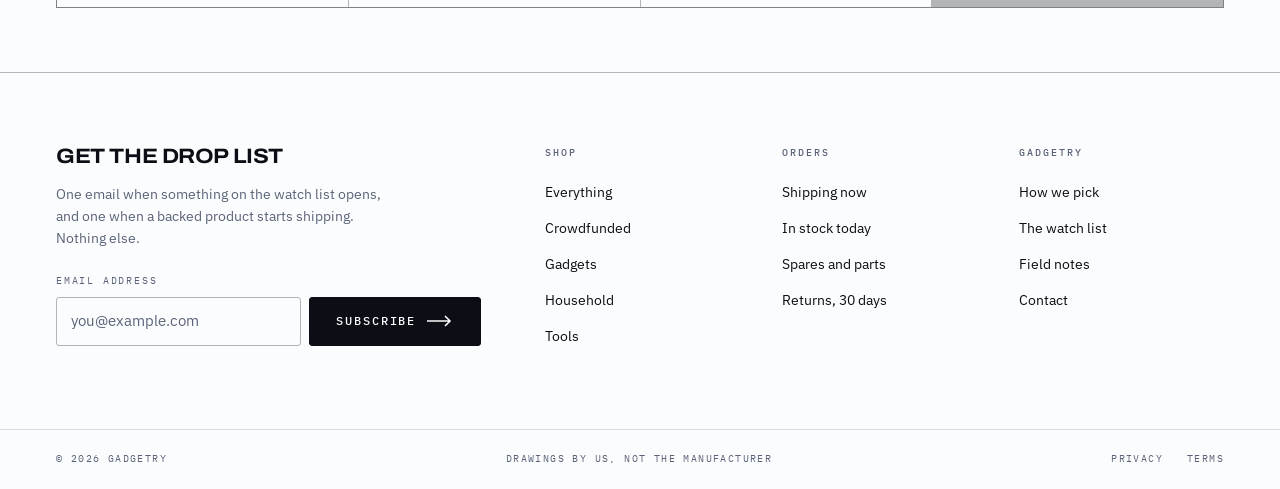
==== commit 953173f2: "Rebuild the home page on the reference section structure Adopts the section rhythm and CSS conventio" ====
--- a/product.html
+++ b/product.html
@@ -4,96 +4,156 @@
 <meta charset="utf-8">
 <meta name="viewport" content="width=device-width, initial-scale=1">
 <title>Product — Gadgetry</title>
-<meta name="description" content="Specification, lifecycle stage and our notes on why we stock it.">
+<meta name="description" content="Specification, lifecycle stage, dimensioned drawing and our notes on why we stock it.">
 <meta name="theme-color" content="#0b0e14">
+<link rel="canonical" href="https://jhughes281.github.io/gadgetry/product.html">
+<meta property="og:title" content="Product — Gadgetry">
+<meta property="og:description" content="Crowdfunded gear, new gadgets, household appliances and tools — backed early, tested, then stocked.">
+<meta property="og:type" content="website">
+<meta property="og:url" content="https://jhughes281.github.io/gadgetry/product.html">
+<meta property="og:image" content="https://jhughes281.github.io/gadgetry/assets/img/og.svg">
+<meta name="twitter:card" content="summary_large_image">
 <link rel="preconnect" href="https://fonts.googleapis.com">
 <link rel="preconnect" href="https://fonts.gstatic.com" crossorigin>
 <link href="https://fonts.googleapis.com/css2?family=Archivo:wdth,wght@62.5..125,100..900&family=IBM+Plex+Mono:wght@400;500;600&family=IBM+Plex+Sans:wght@400;500;600;700&display=swap" rel="stylesheet">
 <link rel="stylesheet" href="assets/css/gadgetry.css">
-<link rel="icon" href="data:image/svg+xml,%3Csvg xmlns='http://www.w3.org/2000/svg' viewBox='0 0 32 32'%3E%3Crect width='32' height='32' fill='%230b0e14'/%3E%3Ccircle cx='16' cy='16' r='9' fill='none' stroke='%231b34d8' stroke-width='2.5'/%3E%3Ccircle cx='16' cy='16' r='3' fill='%23ff5b24'/%3E%3C/svg%3E">
+<link rel="icon" href="data:image/svg+xml,%3Csvg xmlns='http://www.w3.org/2000/svg' viewBox='0 0 32 32'%3E%3Crect width='32' height='32' fill='%230b0e14'/%3E%3Ccircle cx='16' cy='16' r='9' fill='none' stroke='%230b3ec7' stroke-width='2.5'/%3E%3Ccircle cx='16' cy='16' r='3' fill='%23b33507'/%3E%3C/svg%3E">
+<script type="application/ld+json">
+{
+  "@context": "https://schema.org",
+  "@type": "Store",
+  "name": "Gadgetry",
+  "description": "Crowdfunded gear, new gadgets, household appliances and tools — backed early, tested, then stocked.",
+  "url": "https://jhughes281.github.io/gadgetry/",
+  "slogan": "Everything new, in one place."
+}
+</script>
 </head>
 <body>
 
-<a class="skip" href="#main">Skip to content</a>
+<a class="o-skip-link" href="#main-content">Skip to main content</a>
 
-<header class="masthead">
-  <div class="masthead-in">
-    <a class="brand" href="index.html">
-      <svg class="brand-mark" viewBox="0 0 24 24" aria-hidden="true"><circle cx="12" cy="12" r="9" fill="none" stroke="currentColor" stroke-width="2"/><circle cx="12" cy="12" r="3" fill="currentColor"/></svg>
-      Gadgetry
-    </a>
-    <ul class="nav" data-nav>
-      <li><a href="shop.html">Shop all</a></li>
-      <li><a href="shop.html?stage=shipping">New</a></li>
-      <li><a href="shop.html?cat=crowdfunded">Crowdfunded</a></li>
-      <li><a href="shop.html?cat=household">Home</a></li>
-      <li><a href="shop.html?cat=tools">Tools</a></li>
-    </ul>
-    <div class="masthead-end">
-      <button class="icon-btn menu-btn" data-menu aria-expanded="false" aria-label="Toggle menu">
+<div class="c-announce">
+  <p class="c-announce__text">
+    <b>Tessera Split Keyboard</b> production run landed —
+    <a href="shop.html?stage=shipping">shipping in three days</a>
+  </p>
+</div>
+
+<header class="c-nav">
+  <div class="c-nav__bar">
+    <div class="c-nav__logo">
+      <a href="index.html" aria-label="Gadgetry, go to homepage">
+        <svg class="c-nav__mark" viewBox="0 0 24 24" aria-hidden="true"><circle cx="12" cy="12" r="9" fill="none" stroke="currentColor" stroke-width="2"/><circle cx="12" cy="12" r="3" fill="currentColor"/></svg>
+        Gadgetry
+      </a>
+    </div>
+
+    <nav class="c-nav__nav" id="main-nav" data-nav>
+      <h2 class="u-visually-hidden">Main navigation</h2>
+      <ul class="c-nav__list o-list">
+        <li class="c-nav__item"><a href="shop.html">Shop all</a></li>
+        <li class="c-nav__item"><a href="shop.html?cat=crowdfunded">Crowdfunded</a></li>
+        <li class="c-nav__item"><a href="shop.html?cat=household">Household</a></li>
+        <li class="c-nav__item"><a href="shop.html?cat=tools">Tools</a></li>
+        <li class="c-nav__item"><a href="shop.html?stage=spotted">Watch list</a></li>
+      </ul>
+      <div class="c-nav__footer">
+        <a class="o-btn o-btn--ghost o-btn--arrow" href="#newsletter">Get the drop list</a>
+      </div>
+    </nav>
+
+    <div class="c-nav__controls">
+      <button class="c-nav__btn c-nav__toggle" data-menu aria-expanded="false" aria-controls="main-nav" aria-label="Open navigation">
         <svg viewBox="0 0 24 24" fill="none" stroke="currentColor" stroke-width="1.8" aria-hidden="true"><path d="M3 7h18M3 12h18M3 17h18"/></svg>
       </button>
-      <button class="icon-btn" data-open-cart aria-label="Open cart">
+      <button class="c-nav__btn" data-open-cart aria-label="Open cart" aria-haspopup="dialog">
         <svg viewBox="0 0 24 24" fill="none" stroke="currentColor" stroke-width="1.6" aria-hidden="true"><path d="M4 6h16l-1.5 11.5a2 2 0 0 1-2 1.75H7.5a2 2 0 0 1-2-1.75z"/><path d="M9 6a3 3 0 0 1 6 0"/></svg>
-        <span class="cart-count" data-cart-count data-empty="true">0</span>
+        <span class="c-nav__counter" data-cart-count data-empty="true">0</span>
       </button>
     </div>
   </div>
 </header>
 
-<main id="main" class="wrap">
+<main id="main-content" tabindex="-1" class="l-wrapper">
   <div class="detail" data-product></div>
 
   <section style="padding-bottom:4rem">
     <div class="rule">
       <span class="rule-code">SEC.03</span>
       <h2 class="rule-title">Alongside it</h2>
-      <a class="rule-aside" href="shop.html">Whole catalogue →</a>
+      <a class="rule-aside" href="shop.html">Whole catalogue &#8594;</a>
     </div>
     <div class="grid" data-grid="related"></div>
   </section>
 </main>
 
-<footer class="foot">
-  <div class="wrap">
-    <div class="foot-grid">
-      <div>
-        <p class="foot-brand">Gadgetry</p>
-        <p class="foot-note">Crowdfunded gear, new gadgets, household appliances and tools — backed early, tested, then stocked.</p>
-      </div>
-      <div>
-        <h4>Shop</h4>
-        <ul>
-          <li><a href="shop.html">Everything</a></li>
-          <li><a href="shop.html?cat=crowdfunded">Crowdfunded</a></li>
-          <li><a href="shop.html?cat=gadgets">Gadgets</a></li>
-          <li><a href="shop.html?cat=household">Household</a></li>
-          <li><a href="shop.html?cat=tools">Tools</a></li>
-        </ul>
-      </div>
-      <div>
-        <h4>Orders</h4>
-        <ul>
-          <li><a href="shop.html">Shipping</a></li>
-          <li><a href="shop.html">Returns, 30 days</a></li>
-          <li><a href="shop.html">Track an order</a></li>
-          <li><a href="shop.html">Spares and parts</a></li>
-        </ul>
-      </div>
-      <div>
-        <h4>Gadgetry</h4>
-        <ul>
-          <li><a href="index.html#main">How we pick</a></li>
-          <li><a href="shop.html?stage=spotted">The watch list</a></li>
-          <li><a href="index.html">Contact</a></li>
-        </ul>
-      </div>
+<footer class="c-footer">
+  <div class="c-footer__inner l-wrapper">
+    <div class="c-newsletter" id="newsletter">
+      <h2 class="c-newsletter__headline o-title--small">Get the drop list</h2>
+      <p class="c-newsletter__text">One email when something on the watch list opens, and one when a backed product starts shipping. Nothing else.</p>
+
+      <!-- Set data-endpoint to a form handler (Formspree, Buttondown, Mailchimp)
+           to make this live. Until then it validates and reports honestly. -->
+      <form class="c-newsletter__form" data-newsletter data-endpoint="" novalidate>
+        <label class="c-newsletter__label" for="drop-email">Email address</label>
+        <div class="c-newsletter__field">
+          <input class="c-newsletter__input" type="email" id="drop-email" name="email" autocomplete="email" placeholder="you@example.com" required>
+          <button class="o-btn o-btn--arrow" type="submit">Subscribe</button>
+        </div>
+        <div class="c-newsletter__pot" aria-hidden="true">
+          <label for="drop-company">Company</label>
+          <input type="text" id="drop-company" name="company" tabindex="-1" autocomplete="off">
+        </div>
+        <p class="c-newsletter__note" data-newsletter-note role="status" aria-live="polite"></p>
+      </form>
     </div>
-    <div class="foot-base">
-      <span>© 2026 Gadgetry</span>
-      <span>Free shipping over $75 · 30-day returns</span>
-      <span>Drawings by us, not the manufacturer</span>
-    </div>
+
+    <nav class="c-footer__nav">
+      <h2 class="u-visually-hidden">Footer navigation</h2>
+      <ul class="c-footer__nav-list o-list">
+        <li>
+          <h3 class="c-footer__heading">Shop</h3>
+          <ul class="o-list">
+            <li class="c-footer__child-item"><a href="shop.html">Everything</a></li>
+            <li class="c-footer__child-item"><a href="shop.html?cat=crowdfunded">Crowdfunded</a></li>
+            <li class="c-footer__child-item"><a href="shop.html?cat=gadgets">Gadgets</a></li>
+            <li class="c-footer__child-item"><a href="shop.html?cat=household">Household</a></li>
+            <li class="c-footer__child-item"><a href="shop.html?cat=tools">Tools</a></li>
+          </ul>
+        </li>
+        <li>
+          <h3 class="c-footer__heading">Orders</h3>
+          <ul class="o-list">
+            <li class="c-footer__child-item"><a href="shop.html?stage=shipping">Shipping now</a></li>
+            <li class="c-footer__child-item"><a href="shop.html?stage=stock">In stock today</a></li>
+            <li class="c-footer__child-item"><a href="shop.html">Spares and parts</a></li>
+            <li class="c-footer__child-item"><a href="#newsletter">Returns, 30 days</a></li>
+          </ul>
+        </li>
+        <li>
+          <h3 class="c-footer__heading">Gadgetry</h3>
+          <ul class="o-list">
+            <li class="c-footer__child-item"><a href="index.html#main-content">How we pick</a></li>
+            <li class="c-footer__child-item"><a href="shop.html?stage=spotted">The watch list</a></li>
+            <li class="c-footer__child-item"><a href="index.html#main-content">Field notes</a></li>
+            <li class="c-footer__child-item"><a href="#newsletter">Contact</a></li>
+          </ul>
+        </li>
+      </ul>
+    </nav>
+  </div>
+
+  <div class="c-footer__base l-wrapper">
+    <p>&#169; 2026 Gadgetry</p>
+    <p>Drawings by us, not the manufacturer</p>
+    <nav aria-label="Legal">
+      <ul class="c-footer__legal-list o-list">
+        <li class="c-footer__legal-item"><a href="#newsletter">Privacy</a></li>
+        <li class="c-footer__legal-item"><a href="#newsletter">Terms</a></li>
+      </ul>
+    </nav>
   </div>
 </footer>
 
--- a/assets/css/gadgetry.css
+++ b/assets/css/gadgetry.css
@@ -1,114 +1,175 @@
 /* ==========================================================================
-   GADGETRY — spec-sheet commerce
-   Everything is a technical drawing until it arrives.
-
-   Tokens
-   ink      #0B0E14   cool near-black — text, dark surfaces
-   paper    #E6EAF1   cool drafting-paper grey — page ground
-   sheet    #FAFBFD   near-white — card surface
-   cobalt   #1B34D8   blueprint blue — primary, rules, links
-   signal   #FF5B24   the one hot accent — live / shipping / limited
-   zinc     #6E7891   muted labels and hairlines
+   GADGETRY
+   Structure follows the reference build: o- objects, c- components,
+   l- layout, u- utilities, js- hooks.
+
+   Palette — 5 values, all from the drafting-room subject.
+   ink    #0B0E14  text and dark surfaces
+   sheet  #FBFCFD  page ground
+   paper  #EDF0F5  drafting-paper plates behind every drawing
+   cobalt #0B3EC7  blueprint blue: rules, arrows, the one accent
+   rust   #B33507  live / shipping states only
    ========================================================================== */
 
 :root {
   --ink: #0b0e14;
-  --paper: #e6eaf1;
-  --sheet: #fafbfd;
-  --cobalt: #1b34d8;
-  --cobalt-soft: rgba(27, 52, 216, 0.1);
-  --signal: #ff5b24;
-  /* Signal at full chroma is only 3:1 on our grounds, so text and filled
-     badges use the darkened cut. The bright one stays for strokes and rules. */
-  --signal-ink: #b33507;
+  --sheet: #fbfcfd;
+  --paper: #edf0f5;
+  --cobalt: #0b3ec7;
+  --rust: #b33507;
   --zinc: #5a6478;
 
+  --ground: var(--sheet);
+  --plate: var(--paper);
   --text: var(--ink);
   --text-mute: var(--zinc);
-  --ground: var(--paper);
-  --surface: var(--sheet);
-  --line: rgba(11, 14, 20, 0.14);
-  --line-strong: rgba(11, 14, 20, 0.32);
+  --line: rgba(11, 14, 20, 0.13);
+  --line-strong: rgba(11, 14, 20, 0.3);
   --draw: var(--ink);
 
   --font-display: "Archivo", "Arial Black", system-ui, sans-serif;
   --font-body: "IBM Plex Sans", system-ui, -apple-system, sans-serif;
-  --font-mono: "IBM Plex Mono", ui-monospace, "SF Mono", Menlo, monospace;
-
-  --pad: clamp(1.15rem, 4vw, 3.25rem);
+  --font-mono: "IBM Plex Mono", ui-monospace, Menlo, monospace;
+
+  --gut: clamp(1.15rem, 4.5vw, 3.5rem);
   --max: 1440px;
-  --radius: 3px;
+  --nav-height: 68px;
   --ease: cubic-bezier(0.2, 0.7, 0.3, 1);
-}
-
-:root:not([data-theme="light"]) {
-  color-scheme: light;
+
+  --arrow: url("data:image/svg+xml,%3Csvg xmlns='http://www.w3.org/2000/svg' viewBox='0 0 26 12'%3E%3Cpath d='M0 6h23M18 1l5 5-5 5' fill='none' stroke='%23000' stroke-width='1.6'/%3E%3C/svg%3E");
 }
 
 @media (prefers-color-scheme: dark) {
   :root:not([data-theme="light"]) {
+    --ground: #080a0f;
+    --plate: #141924;
     --text: #e9edf5;
-    --text-mute: #8d97ad;
-    --ground: #080a0f;
-    --surface: #11151e;
-    --line: rgba(233, 237, 245, 0.15);
-    --line-strong: rgba(233, 237, 245, 0.34);
-    --cobalt: #6a80ff;
-    --cobalt-soft: rgba(106, 128, 255, 0.14);
-    --signal-ink: #ff7a45;
+    --text-mute: #949eb4;
+    --line: rgba(233, 237, 245, 0.14);
+    --line-strong: rgba(233, 237, 245, 0.32);
+    --cobalt: #7d93ff;
+    --rust: #ff7a45;
     --draw: #e9edf5;
     color-scheme: dark;
   }
 }
 
-*,
-*::before,
-*::after {
-  box-sizing: border-box;
-  margin: 0;
-  padding: 0;
-}
-
-html {
-  scroll-behavior: smooth;
-  -webkit-text-size-adjust: 100%;
-}
-
+*, *::before, *::after { box-sizing: border-box; margin: 0; padding: 0; }
+html { -webkit-text-size-adjust: 100%; scroll-behavior: smooth; }
 body {
   background: var(--ground);
   color: var(--text);
   font-family: var(--font-body);
   font-size: 16px;
-  line-height: 1.55;
+  line-height: 1.6;
   overflow-x: hidden;
   -webkit-font-smoothing: antialiased;
 }
-
-img,
-svg {
-  display: block;
-  max-width: 100%;
-}
-
-a {
-  color: inherit;
-  text-decoration: none;
-}
-
-button,
-input,
-select {
-  font: inherit;
-  color: inherit;
-}
-
-:focus-visible {
-  outline: 2px solid var(--cobalt);
-  outline-offset: 3px;
-  border-radius: 1px;
-}
-
-.sr {
+img, svg { display: block; max-width: 100%; }
+a { color: inherit; text-decoration: none; }
+button, input, select { font: inherit; color: inherit; }
+:focus-visible { outline: 2px solid var(--cobalt); outline-offset: 3px; border-radius: 1px; }
+
+/* ============================================================== OBJECTS == */
+
+.o-list { list-style: none; }
+
+.o-title--large, .o-title--medium, .o-title--small {
+  font-family: var(--font-display);
+  font-weight: 800;
+  font-stretch: 125%;
+  letter-spacing: -0.035em;
+  text-transform: uppercase;
+}
+.o-title--large { font-size: clamp(2.55rem, 7.4vw, 5.6rem); line-height: 0.9; }
+.o-title--medium { font-size: clamp(1.55rem, 3.7vw, 2.85rem); line-height: 1; letter-spacing: -0.03em; }
+.o-title--small { font-size: clamp(1.05rem, 1.7vw, 1.3rem); line-height: 1.12; font-stretch: 112%; font-weight: 700; letter-spacing: -0.02em; }
+
+.o-eyebrow {
+  font-family: var(--font-mono);
+  font-size: 10.5px;
+  font-weight: 500;
+  letter-spacing: 0.2em;
+  text-transform: uppercase;
+  color: var(--text-mute);
+}
+
+.o-text { font-size: clamp(0.97rem, 1.15vw, 1.08rem); line-height: 1.7; color: var(--text-mute); }
+.o-text--lead { font-size: clamp(1.05rem, 1.45vw, 1.28rem); line-height: 1.62; }
+
+.o-btn {
+  display: inline-flex;
+  align-items: center;
+  justify-content: center;
+  gap: 0.7rem;
+  min-height: 46px;
+  padding: 0.85rem 1.65rem;
+  font-family: var(--font-mono);
+  font-size: 11.5px;
+  font-weight: 500;
+  letter-spacing: 0.16em;
+  text-transform: uppercase;
+  border: 1px solid var(--text);
+  background: var(--text);
+  color: var(--ground);
+  border-radius: 3px;
+  cursor: pointer;
+  transition: background 0.2s var(--ease), border-color 0.2s var(--ease), color 0.2s var(--ease);
+}
+.o-btn:hover { background: var(--cobalt); border-color: var(--cobalt); color: #fff; }
+.o-btn:disabled { opacity: 0.45; cursor: not-allowed; }
+.o-btn--rounded { border-radius: 46px; padding-left: 2rem; padding-right: 2rem; }
+.o-btn--ghost { background: transparent; color: var(--text); border-color: var(--line-strong); }
+.o-btn--ghost:hover { background: transparent; color: var(--cobalt); border-color: var(--cobalt); }
+.o-btn--block { width: 100%; }
+.o-btn--sm { min-height: 40px; padding: 0.6rem 1.05rem; font-size: 10.5px; }
+
+/* The arrow is the signature: every forward action grows one. */
+.o-btn--arrow::after, .o-link--arrow::after {
+  content: "";
+  width: 26px;
+  height: 12px;
+  flex: none;
+  background: currentColor;
+  -webkit-mask: var(--arrow) no-repeat center / contain;
+  mask: var(--arrow) no-repeat center / contain;
+  transition: transform 0.3s var(--ease);
+}
+.o-btn--arrow:hover::after, .o-link--arrow:hover::after { transform: translateX(7px); }
+
+.o-link--arrow {
+  display: inline-flex;
+  align-items: center;
+  gap: 0.75rem;
+  font-family: var(--font-mono);
+  font-size: 11.5px;
+  font-weight: 500;
+  letter-spacing: 0.16em;
+  text-transform: uppercase;
+  color: var(--cobalt);
+  padding: 0.5rem 0;
+  min-height: 44px;
+}
+
+.o-plate { background: var(--plate); border: 1px solid var(--line); position: relative; overflow: hidden; }
+.o-plate::before {
+  content: "";
+  position: absolute;
+  inset: 0;
+  background-image: linear-gradient(var(--line) 1px, transparent 1px),
+    linear-gradient(90deg, var(--line) 1px, transparent 1px);
+  background-size: 30px 30px;
+  opacity: 0.55;
+  pointer-events: none;
+}
+
+/* ============================================================== LAYOUT === */
+
+.l-wrapper { max-width: var(--max); margin-inline: auto; padding-inline: var(--gut); }
+
+/* ============================================================ UTILITIES == */
+
+.u-visually-hidden, .sr {
   position: absolute;
   width: 1px;
   height: 1px;
@@ -116,186 +177,392 @@
   clip-path: inset(50%);
   white-space: nowrap;
 }
-
-.skip {
+.o-skip-link {
   position: absolute;
   left: -9999px;
   top: 0;
   z-index: 999;
   background: var(--ink);
   color: #fff;
-  padding: 0.75rem 1.25rem;
+  padding: 0.8rem 1.3rem;
   font-family: var(--font-mono);
   font-size: 12px;
 }
-.skip:focus {
-  left: 0.5rem;
-  top: 0.5rem;
-}
-
-.wrap {
+.o-skip-link:focus { left: 0.5rem; top: 0.5rem; }
+
+/* Kept from the catalogue build — shop and product pages use these. */
+.display { font-family: var(--font-display); font-weight: 800; font-stretch: 125%; line-height: 0.9; letter-spacing: -0.035em; text-transform: uppercase; }
+.eyebrow { font-family: var(--font-mono); font-size: 10.5px; font-weight: 500; letter-spacing: 0.2em; text-transform: uppercase; color: var(--text-mute); }
+.lede { font-size: clamp(1rem, 1.5vw, 1.15rem); line-height: 1.65; color: var(--text-mute); max-width: 46ch; }
+
+/* ====================================================== ANNOUNCEMENT ===== */
+
+.c-announce { background: var(--ink); color: var(--sheet); text-align: center; padding: 0.7rem var(--gut); }
+.c-announce__text {
+  font-family: var(--font-mono);
+  font-size: 10.5px;
+  font-weight: 500;
+  letter-spacing: 0.18em;
+  text-transform: uppercase;
+  display: inline-flex;
+  align-items: center;
+  gap: 0.6rem;
+  flex-wrap: wrap;
+  justify-content: center;
+  color: rgba(251, 252, 253, 0.72);
+}
+.c-announce__text b { color: #fff; font-weight: 500; }
+.c-announce__text a { color: #fff; border-bottom: 1px solid rgba(255, 255, 255, 0.4); }
+.c-announce__text a:hover { border-bottom-color: #fff; }
+
+/* ============================================================= NAV ======= */
+
+.c-nav {
+  position: sticky;
+  top: 0;
+  z-index: 60;
+  background: color-mix(in srgb, var(--ground) 90%, transparent);
+  backdrop-filter: blur(16px);
+  border-bottom: 1px solid var(--line);
+}
+.c-nav__bar {
+  display: flex;
+  align-items: center;
+  gap: 1.5rem;
+  height: var(--nav-height);
   max-width: var(--max);
-  margin: 0 auto;
-  padding-left: var(--pad);
-  padding-right: var(--pad);
-}
-
-/* --------------------------------------------------------------------------
-   Type roles
-   -------------------------------------------------------------------------- */
-
-.display {
+  margin-inline: auto;
+  padding-inline: var(--gut);
+}
+.c-nav__logo { flex: none; }
+.c-nav__logo a {
+  display: flex;
+  align-items: center;
+  gap: 0.55rem;
   font-family: var(--font-display);
   font-weight: 800;
   font-stretch: 125%;
-  line-height: 0.9;
-  letter-spacing: -0.035em;
-  text-transform: uppercase;
-}
-
-.mono {
+  font-size: 20px;
+  letter-spacing: -0.03em;
+  text-transform: uppercase;
+}
+.c-nav__mark { width: 18px; height: 18px; flex: none; color: var(--cobalt); }
+.c-nav__nav { margin-left: 1.25rem; }
+.c-nav__list { display: flex; align-items: center; gap: 1.9rem; }
+.c-nav__item a {
+  display: inline-block;
   font-family: var(--font-mono);
   font-size: 11px;
   font-weight: 500;
+  letter-spacing: 0.15em;
+  text-transform: uppercase;
+  padding: 0.3rem 0;
+  border-bottom: 1px solid transparent;
+  transition: color 0.18s var(--ease), border-color 0.18s var(--ease);
+}
+.c-nav__item a:hover, .c-nav__item a[aria-current="page"] { color: var(--cobalt); border-bottom-color: var(--cobalt); }
+.c-nav__footer { display: none; }
+.c-nav__controls { margin-left: auto; display: flex; align-items: center; gap: 0.35rem; flex: none; }
+.c-nav__btn {
+  background: none;
+  border: 1px solid transparent;
+  border-radius: 3px;
+  cursor: pointer;
+  min-height: 44px;
+  min-width: 44px;
+  padding: 0.5rem 0.6rem;
+  display: flex;
+  align-items: center;
+  justify-content: center;
+  gap: 0.5rem;
+  font-family: var(--font-mono);
+  font-size: 11px;
   letter-spacing: 0.14em;
   text-transform: uppercase;
-}
-
-.eyebrow {
+  transition: color 0.18s var(--ease);
+}
+.c-nav__btn:hover { color: var(--cobalt); }
+.c-nav__btn svg { width: 17px; height: 17px; }
+.c-nav__counter {
+  font-family: var(--font-mono);
+  font-size: 10px;
+  font-weight: 600;
+  min-width: 19px;
+  height: 19px;
+  padding: 0 5px;
+  border-radius: 10px;
+  background: var(--rust);
+  color: #fff;
+  display: inline-flex;
+  align-items: center;
+  justify-content: center;
+  letter-spacing: 0;
+}
+.c-nav__counter[data-empty="true"] { background: transparent; color: var(--text-mute); box-shadow: inset 0 0 0 1px var(--line-strong); }
+.c-nav__toggle { display: none; }
+
+@media (max-width: 940px) {
+  .c-nav__nav {
+    position: fixed;
+    inset: var(--nav-height) 0 auto 0;
+    margin: 0;
+    background: var(--ground);
+    border-bottom: 1px solid var(--line-strong);
+    padding: 0.5rem var(--gut) 1.5rem;
+    transform: translateY(-135%);
+    transition: transform 0.38s var(--ease);
+    z-index: 55;
+    max-height: calc(100dvh - var(--nav-height));
+    overflow-y: auto;
+  }
+  .c-nav__nav[data-open="true"] { transform: translateY(0); }
+  .c-nav__list { flex-direction: column; align-items: stretch; gap: 0; }
+  .c-nav__item a { padding: 1rem 0; border-bottom: 1px solid var(--line); font-size: 13px; width: 100%; }
+  .c-nav__footer { display: block; padding-top: 1.25rem; }
+  .c-nav__toggle { display: flex; }
+}
+
+/* ============================================================= HERO ====== */
+
+.c-hero {
+  display: grid;
+  grid-template-columns: minmax(0, 1.02fr) minmax(0, 1fr);
+  align-items: center;
+  gap: clamp(2rem, 5vw, 4.5rem);
+  padding-block: clamp(2.75rem, 6.5vw, 6rem);
+}
+.c-hero__content { max-width: 40rem; }
+.c-hero__headline { margin: 1.1rem 0 1.6rem; }
+.c-hero__headline em { font-style: normal; color: var(--cobalt); }
+.c-hero__text { max-width: 44ch; }
+.c-hero__cta { margin-top: 2.1rem; }
+.c-hero__image-wrap {
+  aspect-ratio: 1 / 1.02;
+  padding: clamp(1rem, 2.5vw, 2rem);
+  display: flex;
+  align-items: center;
+  justify-content: center;
+}
+.c-hero__image { width: 100%; height: 100%; overflow: visible; position: relative; z-index: 1; }
+.c-hero__meta {
+  display: flex;
+  flex-wrap: wrap;
+  gap: 0.4rem 2rem;
+  margin-top: 2.4rem;
+  padding-top: 1.15rem;
+  border-top: 1px solid var(--line);
+}
+.c-hero__meta-item {
   font-family: var(--font-mono);
   font-size: 10.5px;
-  font-weight: 500;
-  letter-spacing: 0.2em;
+  letter-spacing: 0.15em;
   text-transform: uppercase;
   color: var(--text-mute);
 }
-
-.lede {
-  font-size: clamp(1rem, 1.5vw, 1.15rem);
-  line-height: 1.6;
+@media (max-width: 940px) {
+  .c-hero { grid-template-columns: 1fr; gap: 2.5rem; }
+  .c-hero__image-wrap { max-width: 460px; margin-inline: auto; width: 100%; }
+}
+
+/* Exploded drawing */
+.exp-part { fill: none; stroke: var(--draw); stroke-width: 1.6; stroke-linecap: round; stroke-linejoin: round; }
+.exp-fill { fill: var(--plate); stroke: var(--draw); stroke-width: 1.6; }
+.exp-accent { stroke: var(--cobalt); }
+.exp-hot { stroke: var(--rust); }
+.exp-leader { stroke: var(--cobalt); stroke-width: 0.9; stroke-dasharray: 2 3; fill: none; }
+.exp-num { font-family: var(--font-mono); font-size: 9px; font-weight: 500; letter-spacing: 0.1em; fill: var(--cobalt); }
+.exp-label { font-family: var(--font-mono); font-size: 8.5px; letter-spacing: 0.09em; fill: var(--text-mute); text-transform: uppercase; }
+.exp-layer { animation: assemble 1.05s var(--ease) both; animation-delay: calc(var(--i) * 110ms); }
+@keyframes assemble {
+  from { opacity: 0; transform: translateY(var(--from, 40px)); }
+  to { opacity: 1; transform: translateY(0); }
+}
+.exp-callout { animation: fadein 0.5s var(--ease) both; animation-delay: calc(700ms + var(--i) * 110ms); }
+@keyframes fadein { from { opacity: 0; } to { opacity: 1; } }
+
+/* ============================================================ SLIDER ===== */
+
+.l-slider { padding-block: clamp(2.5rem, 6vw, 4.5rem); border-top: 1px solid var(--line-strong); }
+.l-slider__header { display: flex; align-items: flex-end; gap: 1rem 2rem; flex-wrap: wrap; margin-bottom: 2.25rem; }
+.l-slider__title { max-width: 22ch; }
+.l-slider__link { margin-left: auto; }
+.l-slider__list {
+  display: grid;
+  grid-auto-flow: column;
+  grid-auto-columns: calc(25% - 0.75rem);
+  gap: 1rem;
+  overflow-x: auto;
+  scroll-snap-type: x mandatory;
+  scroll-behavior: smooth;
+  scrollbar-width: none;
+  padding-bottom: 0.25rem;
+}
+.l-slider__list::-webkit-scrollbar { display: none; }
+.l-slider__slide { scroll-snap-align: start; min-width: 0; }
+.l-slider__btns { display: flex; gap: 0.5rem; margin-top: 1.75rem; }
+.l-slider__btn {
+  width: 46px;
+  height: 46px;
+  border: 1px solid var(--line-strong);
+  background: transparent;
+  border-radius: 50%;
+  cursor: pointer;
+  display: flex;
+  align-items: center;
+  justify-content: center;
+  transition: background 0.2s var(--ease), color 0.2s var(--ease), border-color 0.2s var(--ease);
+}
+.l-slider__btn:hover:not(:disabled) { background: var(--text); border-color: var(--text); color: var(--ground); }
+.l-slider__btn:disabled { opacity: 0.3; cursor: not-allowed; }
+.l-slider__btn svg { width: 16px; height: 12px; }
+@media (max-width: 1180px) { .l-slider__list { grid-auto-columns: calc(33.333% - 0.7rem); } }
+@media (max-width: 860px) { .l-slider__list { grid-auto-columns: calc(50% - 0.5rem); } }
+@media (max-width: 560px) { .l-slider__list { grid-auto-columns: 82%; } }
+
+/* ==================================================== SPLITTED SECTION === */
+
+.c-splitted { border-top: 1px solid var(--line-strong); padding-block: clamp(3rem, 7vw, 5.5rem); }
+.c-splitted__header { margin-bottom: clamp(2rem, 4vw, 3.25rem); }
+.c-splitted__title { max-width: 18ch; }
+.c-splitted__intro { margin-top: 1.25rem; max-width: 52ch; }
+.c-splitted__item {
+  display: grid;
+  grid-template-columns: 5.5rem minmax(0, 1fr) minmax(0, 1.15fr);
+  gap: clamp(1rem, 3vw, 2.5rem);
+  padding-block: clamp(1.6rem, 3vw, 2.4rem);
+  border-top: 1px solid var(--line);
+  align-items: start;
+}
+.c-splitted__num { font-family: var(--font-mono); font-size: 11px; font-weight: 500; letter-spacing: 0.16em; color: var(--cobalt); padding-top: 0.35rem; }
+.c-splitted__name { padding-top: 0.1rem; }
+.c-splitted__text { max-width: 56ch; }
+@media (max-width: 880px) {
+  .c-splitted__item { grid-template-columns: 3.5rem minmax(0, 1fr); }
+  .c-splitted__text { grid-column: 2; }
+}
+
+/* ======================================================= PROMO SECTION === */
+
+.c-promo {
+  display: grid;
+  grid-template-columns: minmax(0, 1fr) minmax(0, 1.08fr);
+  align-items: center;
+  gap: clamp(2rem, 5vw, 5rem);
+  padding-block: clamp(3rem, 7vw, 5.5rem);
+  border-top: 1px solid var(--line);
+}
+.c-promo__content { max-width: 34rem; }
+.c-promo__headline { margin-bottom: 1.25rem; }
+.c-promo__link { margin-top: 1.5rem; }
+.c-promo__img-wrap {
+  aspect-ratio: 3 / 2;
+  padding: clamp(1.25rem, 3vw, 2.75rem);
+  display: flex;
+  align-items: center;
+  justify-content: center;
+}
+.c-promo__img { width: 100%; height: 100%; position: relative; z-index: 1; }
+.c-promo--reverse .c-promo__content { order: 2; }
+.c-promo--reverse .c-promo__img-wrap { order: 1; }
+@media (max-width: 880px) {
+  .c-promo { grid-template-columns: 1fr; gap: 2rem; }
+  .c-promo--reverse .c-promo__content { order: 0; }
+  .c-promo--reverse .c-promo__img-wrap { order: 0; }
+}
+
+/* ======================================================== TESTIMONIALS === */
+
+.c-testimonials { background: var(--ink); color: var(--sheet); padding-block: clamp(3.5rem, 8vw, 6.5rem); }
+.c-testimonials__slide { display: none; max-width: 62rem; }
+.c-testimonials__slide[data-active="true"] { display: block; animation: fadein 0.45s var(--ease) both; }
+.c-testimonials__header {
+  font-family: var(--font-mono);
+  font-size: 10.5px;
+  letter-spacing: 0.18em;
+  text-transform: uppercase;
+  color: rgba(251, 252, 253, 0.62);
+  margin-bottom: 1.75rem;
+}
+.c-testimonials__client { display: block; color: #fff; font-weight: 500; margin-top: 0.4rem; }
+.c-testimonials__quote { color: var(--sheet); text-transform: none; font-stretch: 112%; letter-spacing: -0.02em; line-height: 1.16; }
+.c-testimonials__controls { display: flex; align-items: center; gap: 0.9rem; margin-top: 2.75rem; }
+.c-testimonials__dot { width: 44px; height: 44px; padding: 0; border: none; background: none; cursor: pointer; display: flex; align-items: center; justify-content: flex-start; }
+.c-testimonials__dot::before { content: ""; width: 30px; height: 2px; background: rgba(251, 252, 253, 0.32); transition: background 0.25s var(--ease), width 0.25s var(--ease); }
+.c-testimonials__dot[aria-selected="true"]::before { background: var(--sheet); width: 44px; }
+.c-testimonials__dot:focus-visible { outline-offset: -4px; }
+
+/* ============================================================ JOURNAL ==== */
+
+.c-journal-card { display: flex; flex-direction: column; height: 100%; }
+.c-journal-card__img-wrap { aspect-ratio: 3 / 2; padding: 1.25rem; display: flex; align-items: center; justify-content: center; }
+.c-journal-card__img { width: 100%; height: 100%; position: relative; z-index: 1; }
+.c-journal-card__content { padding-top: 1.15rem; }
+.c-journal-card__date { font-family: var(--font-mono); font-size: 10px; letter-spacing: 0.16em; text-transform: uppercase; color: var(--text-mute); margin-bottom: 0.6rem; }
+.c-journal-card__title { margin-bottom: 0.6rem; }
+.c-journal-card__title a { transition: color 0.18s var(--ease); }
+.c-journal-card__title a:hover { color: var(--cobalt); }
+.c-journal-card__text { font-size: 13.5px; line-height: 1.6; color: var(--text-mute); }
+
+/* ========================================================= NEWSLETTER ==== */
+
+.c-newsletter { max-width: 34rem; }
+.c-newsletter__headline { margin-bottom: 1rem; }
+.c-newsletter__text { font-size: 13.5px; line-height: 1.6; color: var(--text-mute); margin-bottom: 1.5rem; max-width: 42ch; }
+.c-newsletter__field { display: flex; gap: 0.5rem; flex-wrap: wrap; }
+.c-newsletter__label { font-family: var(--font-mono); font-size: 10px; letter-spacing: 0.18em; text-transform: uppercase; color: var(--text-mute); display: block; margin-bottom: 0.5rem; width: 100%; }
+.c-newsletter__input {
+  flex: 1 1 15rem;
+  min-height: 46px;
+  padding: 0.7rem 0.9rem;
+  background: transparent;
+  border: 1px solid var(--line-strong);
+  border-radius: 3px;
+  font-size: 15px;
+  transition: border-color 0.18s var(--ease);
+}
+.c-newsletter__input::placeholder { color: var(--text-mute); }
+.c-newsletter__input:hover { border-color: var(--text-mute); }
+.c-newsletter__note { font-family: var(--font-mono); font-size: 10.5px; letter-spacing: 0.1em; text-transform: uppercase; margin-top: 0.9rem; min-height: 1.2em; }
+.c-newsletter__note[data-state="ok"] { color: var(--cobalt); }
+.c-newsletter__note[data-state="error"] { color: var(--rust); }
+.c-newsletter__pot { position: absolute; left: -5000px; }
+
+/* ============================================================= FOOTER ==== */
+
+.c-footer { border-top: 1px solid var(--line-strong); padding-top: clamp(3rem, 6vw, 4.5rem); }
+.c-footer__inner {
+  display: grid;
+  grid-template-columns: minmax(0, 1.25fr) minmax(0, 2fr);
+  gap: clamp(2.5rem, 5vw, 4rem);
+  padding-bottom: clamp(2.5rem, 5vw, 3.5rem);
+}
+.c-footer__nav-list { display: grid; grid-template-columns: repeat(3, minmax(0, 1fr)); gap: 2rem; }
+.c-footer__heading { font-family: var(--font-mono); font-size: 10px; font-weight: 500; letter-spacing: 0.2em; text-transform: uppercase; color: var(--text-mute); margin-bottom: 1.1rem; }
+.c-footer__child-item { margin-bottom: 0.65rem; }
+.c-footer__child-item a { font-size: 14px; transition: color 0.18s var(--ease); }
+.c-footer__child-item a:hover { color: var(--cobalt); }
+.c-footer__base {
+  display: flex;
+  flex-wrap: wrap;
+  gap: 0.75rem 1.5rem;
+  justify-content: space-between;
+  padding-block: 1.35rem;
+  border-top: 1px solid var(--line);
+  font-family: var(--font-mono);
+  font-size: 10px;
+  letter-spacing: 0.14em;
+  text-transform: uppercase;
   color: var(--text-mute);
-  max-width: 46ch;
-}
-
-/* --------------------------------------------------------------------------
-   Section rule — hairline with a spec code in the margin
-   -------------------------------------------------------------------------- */
-
-.rule {
-  display: flex;
-  align-items: baseline;
-  gap: 1.25rem;
-  border-top: 1px solid var(--line-strong);
-  padding-top: 0.75rem;
-  margin-bottom: 2.5rem;
-}
-
-.rule-code {
-  font-family: var(--font-mono);
-  font-size: 10.5px;
-  font-weight: 500;
-  letter-spacing: 0.18em;
-  color: var(--cobalt);
-  flex: none;
-}
-
-.rule-title {
-  font-family: var(--font-display);
-  font-weight: 800;
-  font-stretch: 125%;
-  font-size: clamp(1.35rem, 3vw, 2.1rem);
-  line-height: 1;
-  letter-spacing: -0.03em;
-  text-transform: uppercase;
-}
-
-.rule-aside {
-  margin-left: auto;
-  font-family: var(--font-mono);
-  font-size: 11px;
-  letter-spacing: 0.12em;
-  text-transform: uppercase;
-  color: var(--text-mute);
-  flex: none;
-}
-.rule-aside:is(a):hover {
-  color: var(--cobalt);
-}
-
-/* --------------------------------------------------------------------------
-   Buttons
-   -------------------------------------------------------------------------- */
-
-.btn {
-  display: inline-flex;
-  align-items: center;
-  justify-content: center;
-  gap: 0.6rem;
-  font-family: var(--font-mono);
-  font-size: 11.5px;
-  font-weight: 500;
-  letter-spacing: 0.16em;
-  text-transform: uppercase;
-  padding: 0.95rem 1.6rem;
-  border: 1px solid var(--ink);
-  background: var(--ink);
-  color: var(--sheet);
-  border-radius: var(--radius);
-  cursor: pointer;
-  transition: background 0.18s var(--ease), color 0.18s var(--ease),
-    border-color 0.18s var(--ease);
-}
-.btn:hover {
-  background: var(--cobalt);
-  border-color: var(--cobalt);
-  color: #fff;
-}
-.btn:disabled {
-  opacity: 0.4;
-  cursor: not-allowed;
-}
-.btn:disabled:hover {
-  background: var(--ink);
-  border-color: var(--ink);
-}
-
-.btn-ghost {
-  background: transparent;
-  color: var(--text);
-  border-color: var(--line-strong);
-}
-.btn-ghost:hover {
-  background: transparent;
-  color: var(--cobalt);
-  border-color: var(--cobalt);
-}
-
-.btn-block {
-  width: 100%;
-}
-
-.btn-sm {
-  padding: 0.6rem 1rem;
-  font-size: 10.5px;
-}
-
-@media (prefers-color-scheme: dark) {
-  :root:not([data-theme="light"]) .btn {
-    background: var(--text);
-    border-color: var(--text);
-    color: var(--ground);
-  }
-  :root:not([data-theme="light"]) .btn-ghost {
-    background: transparent;
-    color: var(--text);
-    border-color: var(--line-strong);
-  }
-}
-
-/* --------------------------------------------------------------------------
-   Stage chips — the product lifecycle. Order carries meaning:
-   SPOTTED -> BACKED -> SHIPPING -> IN STOCK
-   -------------------------------------------------------------------------- */
+}
+.c-footer__legal-list { display: flex; gap: 1.5rem; }
+.c-footer__legal-item a:hover { color: var(--cobalt); }
+@media (max-width: 880px) {
+  .c-footer__inner { grid-template-columns: 1fr; }
+  .c-footer__nav-list { grid-template-columns: 1fr 1fr; }
+}
+@media (max-width: 520px) { .c-footer__nav-list { grid-template-columns: 1fr; gap: 1.75rem; } }
+
+/* ======================================================== STAGE CHIPS ==== */
 
 .chip {
   display: inline-flex;
@@ -311,1256 +578,178 @@
   border-radius: 2px;
   white-space: nowrap;
 }
-.chip::before {
-  content: "";
-  width: 5px;
-  height: 5px;
-  border-radius: 50%;
-  background: currentColor;
-  flex: none;
-}
-.chip-spotted {
-  color: var(--text-mute);
-}
-.chip-spotted::before {
-  background: transparent;
-  box-shadow: inset 0 0 0 1px currentColor;
-}
-.chip-backed {
-  color: var(--cobalt);
-}
-.chip-shipping {
-  color: var(--signal-ink);
-}
-.chip-stock {
-  color: var(--text);
-  border-color: var(--line-strong);
-}
-
-/* --------------------------------------------------------------------------
-   Header
-   -------------------------------------------------------------------------- */
-
-.masthead {
-  position: sticky;
-  top: 0;
-  z-index: 60;
-  background: color-mix(in srgb, var(--ground) 88%, transparent);
-  backdrop-filter: blur(14px);
-  border-bottom: 1px solid var(--line);
-}
-
-.masthead-in {
-  display: flex;
-  align-items: center;
-  gap: 1.5rem;
-  height: 66px;
-  max-width: var(--max);
-  margin: 0 auto;
-  padding-left: var(--pad);
-  padding-right: var(--pad);
-}
-
-.brand {
-  font-family: var(--font-display);
-  font-weight: 800;
-  font-stretch: 125%;
-  font-size: 19px;
-  letter-spacing: -0.02em;
-  text-transform: uppercase;
-  display: flex;
-  align-items: center;
-  gap: 0.5rem;
-  flex: none;
-}
-.brand-mark {
-  width: 17px;
-  height: 17px;
-  flex: none;
-  color: var(--cobalt);
-}
-
-.nav {
-  display: flex;
-  align-items: center;
-  gap: 1.75rem;
-  list-style: none;
-  margin-left: 1rem;
-}
-.nav a {
-  font-family: var(--font-mono);
-  font-size: 11px;
-  font-weight: 500;
-  letter-spacing: 0.15em;
-  text-transform: uppercase;
-  padding: 0.25rem 0;
-  border-bottom: 1px solid transparent;
-  transition: color 0.15s var(--ease), border-color 0.15s var(--ease);
-}
-.nav a:hover,
-.nav a[aria-current="page"] {
-  color: var(--cobalt);
-  border-bottom-color: var(--cobalt);
-}
-
-.masthead-end {
-  margin-left: auto;
-  display: flex;
-  align-items: center;
-  gap: 0.5rem;
-  flex: none;
-}
-
-.icon-btn {
-  background: none;
-  border: 1px solid transparent;
-  border-radius: 2px;
-  cursor: pointer;
-  padding: 0.5rem;
-  display: flex;
-  align-items: center;
-  gap: 0.5rem;
-  font-family: var(--font-mono);
-  font-size: 11px;
-  letter-spacing: 0.14em;
-  text-transform: uppercase;
-  transition: color 0.15s var(--ease);
-}
-.icon-btn:hover {
-  color: var(--cobalt);
-}
-.icon-btn svg {
-  width: 17px;
-  height: 17px;
-}
-
-.cart-count {
-  font-family: var(--font-mono);
-  font-size: 10px;
-  font-weight: 600;
-  min-width: 18px;
-  height: 18px;
-  padding: 0 4px;
-  border-radius: 9px;
-  background: var(--signal-ink);
-  color: #fff;
-  display: inline-flex;
-  align-items: center;
-  justify-content: center;
-  letter-spacing: 0;
-}
-.cart-count[data-empty="true"] {
-  background: transparent;
-  color: var(--text-mute);
-  box-shadow: inset 0 0 0 1px var(--line-strong);
-}
-
-.menu-btn {
-  display: none;
-}
-
-@media (max-width: 900px) {
-  .nav {
-    position: fixed;
-    inset: 66px 0 auto 0;
-    flex-direction: column;
-    align-items: stretch;
-    gap: 0;
-    margin: 0;
-    background: var(--surface);
-    border-bottom: 1px solid var(--line-strong);
-    padding: 0.5rem var(--pad) 1.25rem;
-    transform: translateY(-130%);
-    transition: transform 0.35s var(--ease);
-    z-index: 55;
-  }
-  .nav[data-open="true"] {
-    transform: translateY(0);
-  }
-  .nav a {
-    padding: 0.9rem 0;
-    border-bottom: 1px solid var(--line);
-    font-size: 12px;
-  }
-  .menu-btn {
-    display: flex;
-  }
-}
-
-/* --------------------------------------------------------------------------
-   Ticker — live inventory events. Quiet by design.
-   -------------------------------------------------------------------------- */
-
-.ticker {
-  border-bottom: 1px solid var(--line);
-  background: var(--ink);
-  color: var(--paper);
-  overflow: hidden;
-  padding: 0.55rem 0;
-}
-.ticker-track {
-  display: flex;
-  gap: 3rem;
-  width: max-content;
-  animation: slide 42s linear infinite;
-}
-.ticker-item {
-  font-family: var(--font-mono);
-  font-size: 10.5px;
-  font-weight: 500;
-  letter-spacing: 0.16em;
-  text-transform: uppercase;
-  display: flex;
-  align-items: center;
-  gap: 0.55rem;
-  white-space: nowrap;
-  color: rgba(230, 234, 241, 0.62);
-}
-.ticker-item b {
-  font-weight: 500;
-  color: var(--paper);
-}
-.ticker-item i {
-  font-style: normal;
-  color: var(--signal);
-}
-@keyframes slide {
-  to {
-    transform: translateX(-50%);
-  }
-}
-
-/* --------------------------------------------------------------------------
-   Hero — the exploded view is the thesis
-   -------------------------------------------------------------------------- */
-
-.hero {
-  display: grid;
-  grid-template-columns: minmax(0, 1fr) minmax(0, 0.95fr);
-  gap: clamp(2rem, 5vw, 5rem);
-  align-items: center;
-  padding-top: clamp(3rem, 7vw, 5.5rem);
-  padding-bottom: clamp(3rem, 7vw, 5rem);
-}
-
-.hero-title {
-  font-size: clamp(2.9rem, 8.5vw, 6.6rem);
-  margin-bottom: 1.5rem;
-}
-.hero-title em {
-  font-style: normal;
-  color: var(--cobalt);
-}
-
-.hero-meta {
-  display: flex;
-  flex-wrap: wrap;
-  gap: 0.5rem 1.75rem;
-  margin: 2.25rem 0 2rem;
-  padding-top: 1rem;
-  border-top: 1px solid var(--line);
-}
-.hero-stat {
-  font-family: var(--font-mono);
-  font-size: 11px;
-  letter-spacing: 0.14em;
-  text-transform: uppercase;
-  color: var(--text-mute);
-}
-.hero-stat b {
-  display: block;
-  font-family: var(--font-display);
-  font-weight: 800;
-  font-stretch: 125%;
-  font-size: 1.7rem;
-  letter-spacing: -0.03em;
-  color: var(--text);
-  line-height: 1.1;
-}
-
-.hero-cta {
-  display: flex;
-  flex-wrap: wrap;
-  gap: 0.75rem;
-}
-
-/* Exploded diagram */
-.exploded {
-  position: relative;
-  aspect-ratio: 1 / 1.06;
-  width: 100%;
-}
-.exploded svg {
-  width: 100%;
-  height: 100%;
-  overflow: visible;
-}
-.exp-part {
-  fill: none;
-  stroke: var(--draw);
-  stroke-width: 1.6;
-  stroke-linecap: round;
-  stroke-linejoin: round;
-}
-.exp-fill {
-  fill: var(--surface);
-  stroke: var(--draw);
-  stroke-width: 1.6;
-}
-.exp-accent {
-  stroke: var(--cobalt);
-}
-.exp-hot {
-  stroke: var(--signal);
-}
-.exp-leader {
-  stroke: var(--cobalt);
-  stroke-width: 0.9;
-  stroke-dasharray: 2 3;
-  fill: none;
-}
-.exp-num {
-  font-family: var(--font-mono);
-  font-size: 9px;
-  font-weight: 500;
-  letter-spacing: 0.1em;
-  fill: var(--cobalt);
-}
-.exp-label {
-  font-family: var(--font-mono);
-  font-size: 8.5px;
-  letter-spacing: 0.09em;
-  fill: var(--text-mute);
-  text-transform: uppercase;
-}
-
-.exp-layer {
-  animation: assemble 1.05s var(--ease) both;
-  animation-delay: calc(var(--i) * 110ms);
-}
-@keyframes assemble {
-  from {
-    opacity: 0;
-    transform: translateY(var(--from, 40px));
-  }
-  to {
-    opacity: 1;
-    transform: translateY(0);
-  }
-}
-.exp-callout {
-  animation: fade 0.5s var(--ease) both;
-  animation-delay: calc(700ms + var(--i) * 110ms);
-}
-@keyframes fade {
-  from {
-    opacity: 0;
-  }
-  to {
-    opacity: 1;
-  }
-}
-
-@media (max-width: 940px) {
-  .hero {
-    grid-template-columns: 1fr;
-    gap: 2.5rem;
-  }
-  .exploded {
-    max-width: 420px;
-    margin: 0 auto;
-  }
-}
-
-/* --------------------------------------------------------------------------
-   Stage rail — a real sequence, so the ordering is load-bearing
-   -------------------------------------------------------------------------- */
-
-.stages {
-  padding-top: clamp(2.5rem, 6vw, 4rem);
-  padding-bottom: clamp(2.5rem, 6vw, 4rem);
-}
-.stage-grid {
-  display: grid;
-  grid-template-columns: repeat(4, 1fr);
-  gap: 1px;
-  background: var(--line-strong);
-  border: 1px solid var(--line-strong);
-}
-.stage {
-  background: var(--ground);
-  padding: 1.5rem 1.35rem 1.75rem;
-  position: relative;
-}
-.stage-step {
-  font-family: var(--font-mono);
-  font-size: 10px;
-  letter-spacing: 0.18em;
-  color: var(--cobalt);
-  margin-bottom: 1.5rem;
-  display: block;
-}
-.stage-name {
-  font-family: var(--font-display);
-  font-weight: 800;
-  font-stretch: 125%;
-  font-size: 1.15rem;
-  letter-spacing: -0.02em;
-  text-transform: uppercase;
-  margin-bottom: 0.5rem;
-}
-.stage-copy {
-  font-size: 13.5px;
-  line-height: 1.55;
-  color: var(--text-mute);
-}
-@media (max-width: 860px) {
-  .stage-grid {
-    grid-template-columns: repeat(2, 1fr);
-  }
-}
-@media (max-width: 480px) {
-  .stage-grid {
-    grid-template-columns: 1fr;
-  }
-}
-
-/* --------------------------------------------------------------------------
-   Datasheet card — the signature
-   -------------------------------------------------------------------------- */
-
-.grid {
-  display: grid;
-  grid-template-columns: repeat(4, minmax(0, 1fr));
-  gap: 1px;
-  background: var(--line-strong);
-  border: 1px solid var(--line-strong);
-}
-@media (max-width: 1100px) {
-  .grid {
-    grid-template-columns: repeat(3, minmax(0, 1fr));
-  }
-}
-@media (max-width: 820px) {
-  .grid {
-    grid-template-columns: repeat(2, minmax(0, 1fr));
-  }
-}
-@media (max-width: 440px) {
-  .grid {
-    grid-template-columns: 1fr;
-  }
-}
-
-.card {
-  background: var(--surface);
-  display: flex;
-  flex-direction: column;
-  position: relative;
-  transition: background 0.2s var(--ease);
-}
-.card:hover,
-.card:focus-within {
-  background: var(--ground);
-}
-
-.card-head {
-  display: flex;
-  align-items: center;
-  justify-content: space-between;
-  gap: 0.5rem;
-  padding: 0.85rem 1rem 0;
-}
-.card-sku {
-  font-family: var(--font-mono);
-  font-size: 9.5px;
-  letter-spacing: 0.14em;
-  color: var(--text-mute);
-}
-
-/* Drawing plate + callouts */
-.plate {
-  position: relative;
-  aspect-ratio: 1 / 0.86;
-  margin: 0.5rem 0 0.25rem;
-  padding: 0.5rem 1rem;
-}
-.plate-art {
-  width: 100%;
-  height: 100%;
-  overflow: visible;
-  transition: transform 0.4s var(--ease);
-}
-.card:hover .plate-art {
-  transform: scale(1.03);
-}
-.plate-art .ln {
-  fill: none;
-  stroke: var(--draw);
-  stroke-width: 2;
-  stroke-linecap: round;
-  stroke-linejoin: round;
-}
-.plate-art .ln-thin {
-  stroke-width: 1.2;
-}
-.plate-art .ln-blue {
-  stroke: var(--cobalt);
-}
-.plate-art .ln-hot {
-  stroke: var(--signal);
-}
-.plate-art .fl {
-  fill: var(--cobalt);
-  stroke: none;
-}
-
-.callout {
-  position: absolute;
-  right: 0.5rem;
-  display: flex;
-  align-items: center;
-  gap: 3px;
-  pointer-events: none;
-  opacity: 0;
-  transition: opacity 0.25s var(--ease);
-}
-.card:hover .callout,
-.card:focus-within .callout {
-  opacity: 1;
-}
-.callout::before {
-  content: "";
-  width: 5px;
-  height: 5px;
-  border-radius: 50%;
-  background: var(--cobalt);
-  flex: none;
-}
-.callout::after {
-  content: "";
-  height: 1px;
-  flex: 1;
-  background: var(--cobalt);
-  opacity: 0.5;
-}
-.callout span {
-  font-family: var(--font-mono);
-  font-size: 8.5px;
-  letter-spacing: 0.1em;
-  text-transform: uppercase;
-  color: var(--cobalt);
-  background: var(--surface);
-  padding-left: 4px;
-  flex: none;
-}
-.card:hover .callout span,
-.card:focus-within .callout span {
-  background: var(--ground);
-}
-
-.card-body {
-  padding: 0.5rem 1rem 1.15rem;
-  display: flex;
-  flex-direction: column;
-  flex: 1;
-  gap: 0.35rem;
-}
-.card-name {
-  font-family: var(--font-display);
-  font-weight: 700;
-  font-stretch: 112%;
-  font-size: 0.98rem;
-  line-height: 1.15;
-  letter-spacing: -0.015em;
-  text-transform: uppercase;
-}
-.card-name a::after {
-  content: "";
-  position: absolute;
-  inset: 0;
-}
-.card-tag {
-  font-size: 12.5px;
-  line-height: 1.45;
-  color: var(--text-mute);
-}
-.card-foot {
-  margin-top: auto;
-  padding-top: 0.9rem;
-  display: flex;
-  align-items: flex-end;
-  justify-content: space-between;
-  gap: 0.5rem;
-}
-.price {
-  font-family: var(--font-mono);
-  font-size: 15px;
-  font-weight: 600;
-  letter-spacing: 0.01em;
-}
-.price s {
-  font-size: 11.5px;
-  font-weight: 400;
-  color: var(--text-mute);
-  margin-left: 0.4rem;
-}
-.card-ship {
-  font-family: var(--font-mono);
-  font-size: 9.5px;
-  letter-spacing: 0.12em;
-  text-transform: uppercase;
-  color: var(--text-mute);
-}
-.card-add {
-  position: relative;
-  z-index: 2;
-  margin-top: 0.9rem;
-}
-
-/* --------------------------------------------------------------------------
-   Shop page — filter rail
-   -------------------------------------------------------------------------- */
-
-.shop {
-  display: grid;
-  grid-template-columns: 208px minmax(0, 1fr);
-  gap: clamp(1.5rem, 3vw, 2.75rem);
-  padding-bottom: 4rem;
-  align-items: start;
-}
-@media (max-width: 860px) {
-  .shop {
-    grid-template-columns: 1fr;
-  }
-}
-
-.rail {
-  position: sticky;
-  top: 90px;
-}
-@media (max-width: 860px) {
-  .rail {
-    position: static;
-  }
-}
-
-.rail-group {
-  margin-bottom: 2rem;
-}
-.rail-legend {
-  font-family: var(--font-mono);
-  font-size: 10px;
-  letter-spacing: 0.2em;
-  text-transform: uppercase;
-  color: var(--text-mute);
-  padding-bottom: 0.6rem;
-  margin-bottom: 0.6rem;
-  border-bottom: 1px solid var(--line-strong);
-  display: block;
-  width: 100%;
-}
-.rail-opt {
-  display: flex;
-  align-items: center;
-  gap: 0.6rem;
-  padding: 0.4rem 0;
-  cursor: pointer;
-  font-family: var(--font-mono);
-  font-size: 11px;
-  letter-spacing: 0.1em;
-  text-transform: uppercase;
-  color: var(--text-mute);
-  transition: color 0.15s var(--ease);
-}
-.rail-opt:hover {
-  color: var(--text);
-}
-.rail-opt input {
-  appearance: none;
-  width: 12px;
-  height: 12px;
-  border: 1px solid var(--line-strong);
-  border-radius: 1px;
-  flex: none;
-  cursor: pointer;
-  transition: background 0.15s var(--ease), border-color 0.15s var(--ease);
-}
-.rail-opt input:checked {
-  background: var(--cobalt);
-  border-color: var(--cobalt);
-}
-.rail-opt:has(input:checked) {
-  color: var(--text);
-}
-.rail-opt-n {
-  margin-left: auto;
-  font-size: 10px;
-  opacity: 0.7;
-}
-
-.shop-bar {
-  display: flex;
-  align-items: center;
-  gap: 1rem;
-  flex-wrap: wrap;
-  padding-bottom: 1rem;
-  margin-bottom: 1.5rem;
-  border-bottom: 1px solid var(--line-strong);
-}
-.shop-count {
-  font-family: var(--font-mono);
-  font-size: 11px;
-  letter-spacing: 0.14em;
-  text-transform: uppercase;
-  color: var(--text-mute);
-}
-.sort {
-  margin-left: auto;
-  display: flex;
-  align-items: center;
-  gap: 0.6rem;
-}
+.chip::before { content: ""; width: 5px; height: 5px; border-radius: 50%; background: currentColor; flex: none; }
+.chip-spotted { color: var(--text-mute); }
+.chip-spotted::before { background: transparent; box-shadow: inset 0 0 0 1px currentColor; }
+.chip-backed { color: var(--cobalt); }
+.chip-shipping { color: var(--rust); }
+.chip-stock { color: var(--text); border-color: var(--line-strong); }
+
+/* ===================================================== DATASHEET CARD ==== */
+
+.grid { display: grid; grid-template-columns: repeat(4, minmax(0, 1fr)); gap: 1px; background: var(--line-strong); border: 1px solid var(--line-strong); }
+@media (max-width: 1100px) { .grid { grid-template-columns: repeat(3, minmax(0, 1fr)); } }
+@media (max-width: 820px) { .grid { grid-template-columns: repeat(2, minmax(0, 1fr)); } }
+@media (max-width: 440px) { .grid { grid-template-columns: 1fr; } }
+
+.card { background: var(--ground); display: flex; flex-direction: column; position: relative; height: 100%; transition: background 0.22s var(--ease); }
+.card:hover, .card:focus-within { background: var(--plate); }
+.l-slider__slide .card { border: 1px solid var(--line-strong); }
+.card-head { display: flex; align-items: center; justify-content: space-between; gap: 0.5rem; padding: 0.85rem 1rem 0; }
+.card-sku { font-family: var(--font-mono); font-size: 9.5px; letter-spacing: 0.14em; color: var(--text-mute); }
+.plate { position: relative; aspect-ratio: 1 / 0.86; margin: 0.5rem 0 0.25rem; padding: 0.5rem 1rem; }
+.plate-art { width: 100%; height: 100%; overflow: visible; transition: transform 0.4s var(--ease); }
+.card:hover .plate-art { transform: scale(1.03); }
+.plate-art .ln, .line-art .ln { fill: none; stroke: var(--draw); stroke-width: 2; stroke-linecap: round; stroke-linejoin: round; }
+.plate-art .ln-thin, .line-art .ln-thin { stroke-width: 1.2; }
+.plate-art .ln-blue, .line-art .ln-blue { stroke: var(--cobalt); }
+.plate-art .ln-hot, .line-art .ln-hot { stroke: var(--rust); }
+.plate-art .fl, .line-art .fl { fill: var(--cobalt); stroke: none; }
+.callout { position: absolute; right: 0.5rem; display: flex; align-items: center; gap: 3px; pointer-events: none; opacity: 0; transition: opacity 0.25s var(--ease); }
+.card:hover .callout, .card:focus-within .callout { opacity: 1; }
+.callout::before { content: ""; width: 5px; height: 5px; border-radius: 50%; background: var(--cobalt); flex: none; }
+.callout::after { content: ""; height: 1px; flex: 1; background: var(--cobalt); opacity: 0.5; }
+.callout span { font-family: var(--font-mono); font-size: 8.5px; letter-spacing: 0.1em; text-transform: uppercase; color: var(--cobalt); background: var(--ground); padding-left: 4px; flex: none; }
+.card:hover .callout span, .card:focus-within .callout span { background: var(--plate); }
+.card-body { padding: 0.5rem 1rem 1.15rem; display: flex; flex-direction: column; flex: 1; gap: 0.35rem; }
+.card-name { font-family: var(--font-display); font-weight: 700; font-stretch: 112%; font-size: 0.98rem; line-height: 1.15; letter-spacing: -0.015em; text-transform: uppercase; }
+.card-name a::after { content: ""; position: absolute; inset: 0; }
+.card-tag { font-size: 12.5px; line-height: 1.5; color: var(--text-mute); }
+.card-foot { margin-top: auto; padding-top: 0.9rem; display: flex; align-items: flex-end; justify-content: space-between; gap: 0.5rem; }
+.price { font-family: var(--font-mono); font-size: 15px; font-weight: 600; }
+.price s { font-size: 11.5px; font-weight: 400; color: var(--text-mute); margin-left: 0.4rem; }
+.card-ship { font-family: var(--font-mono); font-size: 9.5px; letter-spacing: 0.12em; text-transform: uppercase; color: var(--text-mute); }
+.card-add { position: relative; z-index: 2; margin-top: 0.9rem; }
+
+/* ============================================================== SHOP ===== */
+
+.rule { display: flex; align-items: baseline; gap: 1.25rem; border-top: 1px solid var(--line-strong); padding-top: 0.75rem; margin-bottom: 2.5rem; }
+.rule-code { font-family: var(--font-mono); font-size: 10.5px; font-weight: 500; letter-spacing: 0.18em; color: var(--cobalt); flex: none; }
+.rule-title { font-family: var(--font-display); font-weight: 800; font-stretch: 125%; font-size: clamp(1.35rem, 3vw, 2.1rem); line-height: 1; letter-spacing: -0.03em; text-transform: uppercase; }
+.rule-aside { margin-left: auto; font-family: var(--font-mono); font-size: 11px; letter-spacing: 0.12em; text-transform: uppercase; color: var(--text-mute); flex: none; }
+.rule-aside:is(a):hover { color: var(--cobalt); }
+
+.shop { display: grid; grid-template-columns: 208px minmax(0, 1fr); gap: clamp(1.5rem, 3vw, 2.75rem); padding-bottom: 4rem; align-items: start; }
+@media (max-width: 860px) { .shop { grid-template-columns: 1fr; } }
+.rail { position: sticky; top: calc(var(--nav-height) + 1.5rem); }
+@media (max-width: 860px) { .rail { position: static; } }
+.rail-group { margin-bottom: 2rem; border: 0; }
+.rail-legend { font-family: var(--font-mono); font-size: 10px; letter-spacing: 0.2em; text-transform: uppercase; color: var(--text-mute); padding-bottom: 0.6rem; margin-bottom: 0.6rem; border-bottom: 1px solid var(--line-strong); display: block; width: 100%; }
+.rail-opt { display: flex; align-items: center; gap: 0.6rem; padding: 0.55rem 0; cursor: pointer; font-family: var(--font-mono); font-size: 11px; letter-spacing: 0.1em; text-transform: uppercase; color: var(--text-mute); transition: color 0.15s var(--ease); min-height: 44px; }
+.rail-opt:hover { color: var(--text); }
+.rail-opt input { appearance: none; width: 14px; height: 14px; border: 1px solid var(--line-strong); border-radius: 1px; flex: none; cursor: pointer; transition: background 0.15s var(--ease), border-color 0.15s var(--ease); }
+.rail-opt input:checked { background: var(--cobalt); border-color: var(--cobalt); }
+.rail-opt:has(input:checked) { color: var(--text); }
+.rail-opt-n { margin-left: auto; font-size: 10px; opacity: 0.75; }
+
+.shop-bar { display: flex; align-items: center; gap: 1rem; flex-wrap: wrap; padding-bottom: 1rem; margin-bottom: 1.5rem; border-bottom: 1px solid var(--line-strong); }
+.shop-count { font-family: var(--font-mono); font-size: 11px; letter-spacing: 0.14em; text-transform: uppercase; color: var(--text-mute); }
+.sort { margin-left: auto; display: flex; align-items: center; gap: 0.6rem; }
 .sort select {
   appearance: none;
   background: transparent;
   border: 1px solid var(--line-strong);
   border-radius: 2px;
+  min-height: 44px;
   padding: 0.5rem 2rem 0.5rem 0.7rem;
   font-family: var(--font-mono);
   font-size: 11px;
   letter-spacing: 0.1em;
   text-transform: uppercase;
   cursor: pointer;
-  background-image: linear-gradient(45deg, transparent 50%, currentColor 50%),
-    linear-gradient(135deg, currentColor 50%, transparent 50%);
+  background-image: linear-gradient(45deg, transparent 50%, currentColor 50%), linear-gradient(135deg, currentColor 50%, transparent 50%);
   background-position: calc(100% - 15px) 55%, calc(100% - 10px) 55%;
   background-size: 5px 5px, 5px 5px;
   background-repeat: no-repeat;
 }
-
-.empty {
-  grid-column: 1 / -1;
-  background: var(--surface);
-  padding: 4rem 2rem;
-  text-align: center;
-}
-.empty h3 {
-  font-family: var(--font-display);
-  font-weight: 800;
-  font-stretch: 125%;
-  font-size: 1.4rem;
-  text-transform: uppercase;
-  letter-spacing: -0.02em;
-  margin-bottom: 0.5rem;
-}
-.empty p {
-  color: var(--text-mute);
-  font-size: 14px;
-  margin-bottom: 1.5rem;
-}
-
-/* --------------------------------------------------------------------------
-   Product detail
-   -------------------------------------------------------------------------- */
-
-.detail {
-  display: grid;
-  grid-template-columns: minmax(0, 1.05fr) minmax(0, 1fr);
-  gap: clamp(2rem, 5vw, 4rem);
-  padding-top: 2rem;
-  padding-bottom: 4rem;
-  align-items: start;
-}
-@media (max-width: 900px) {
-  .detail {
-    grid-template-columns: 1fr;
-  }
-}
-
-.detail-plate {
-  background: var(--surface);
-  border: 1px solid var(--line-strong);
-  position: relative;
-  aspect-ratio: 1 / 0.92;
-  padding: clamp(1.5rem, 4vw, 3.5rem);
-}
-.detail-plate .plate {
-  aspect-ratio: auto;
-  height: 100%;
-  margin: 0;
-  padding: 0;
-}
-.detail-plate .callout {
-  opacity: 1;
-}
-.detail-plate .callout span {
-  background: var(--surface);
-  font-size: 9.5px;
-}
-.detail-grid-bg {
-  position: absolute;
-  inset: 0;
-  pointer-events: none;
-  background-image: linear-gradient(var(--line) 1px, transparent 1px),
-    linear-gradient(90deg, var(--line) 1px, transparent 1px);
-  background-size: 28px 28px;
-  opacity: 0.5;
-}
-
-.crumb {
-  font-family: var(--font-mono);
-  font-size: 10.5px;
-  letter-spacing: 0.16em;
-  text-transform: uppercase;
-  color: var(--text-mute);
-  padding: 1.5rem 0 0;
-}
-.crumb a:hover {
-  color: var(--cobalt);
-}
-
-.detail-title {
-  font-size: clamp(1.9rem, 4.5vw, 3rem);
-  margin: 0.85rem 0 0.75rem;
-}
-.detail-price {
-  font-family: var(--font-mono);
-  font-size: 1.4rem;
-  font-weight: 600;
-  margin: 1.5rem 0 0.35rem;
-}
-.detail-ship {
-  font-family: var(--font-mono);
-  font-size: 11px;
-  letter-spacing: 0.14em;
-  text-transform: uppercase;
-  color: var(--text-mute);
-  margin-bottom: 1.75rem;
-}
-.detail-actions {
-  display: flex;
-  gap: 0.6rem;
-  flex-wrap: wrap;
-  margin-bottom: 2.25rem;
-}
-.qty {
-  display: flex;
-  align-items: center;
-  border: 1px solid var(--line-strong);
-  border-radius: var(--radius);
-}
-.qty button {
-  background: none;
-  border: none;
-  cursor: pointer;
-  width: 40px;
-  height: 100%;
-  font-family: var(--font-mono);
-  font-size: 15px;
-  transition: color 0.15s var(--ease);
-}
-.qty button:hover {
-  color: var(--cobalt);
-}
-.qty output {
-  font-family: var(--font-mono);
-  font-size: 13px;
-  min-width: 26px;
-  text-align: center;
-}
-
-.specs {
-  width: 100%;
-  border-collapse: collapse;
-  border-top: 1px solid var(--line-strong);
-  margin-bottom: 2rem;
-}
-.specs th,
-.specs td {
-  text-align: left;
-  padding: 0.7rem 0;
-  border-bottom: 1px solid var(--line);
-  font-family: var(--font-mono);
-  font-size: 11.5px;
-  letter-spacing: 0.06em;
-  font-weight: 400;
-  vertical-align: top;
-}
-.specs th {
-  color: var(--text-mute);
-  text-transform: uppercase;
-  letter-spacing: 0.14em;
-  font-size: 10.5px;
-  width: 40%;
-  padding-right: 1rem;
-}
-
-.note {
-  border-left: 2px solid var(--cobalt);
-  padding: 0.15rem 0 0.15rem 1.15rem;
-  font-size: 14.5px;
-  line-height: 1.65;
-  color: var(--text-mute);
-  margin-bottom: 2rem;
-}
-.note b {
-  color: var(--text);
-  font-weight: 600;
-}
-
-/* --------------------------------------------------------------------------
-   Cart drawer
-   -------------------------------------------------------------------------- */
-
-.scrim {
-  position: fixed;
-  inset: 0;
-  background: rgba(11, 14, 20, 0.55);
-  opacity: 0;
-  visibility: hidden;
-  transition: opacity 0.3s var(--ease), visibility 0.3s;
-  z-index: 90;
-}
-.scrim[data-open="true"] {
-  opacity: 1;
-  visibility: visible;
-}
-
-.drawer {
-  position: fixed;
-  top: 0;
-  right: 0;
-  bottom: 0;
-  width: min(410px, 100%);
-  background: var(--ground);
-  border-left: 1px solid var(--line-strong);
-  z-index: 95;
-  display: flex;
-  flex-direction: column;
-  transform: translateX(101%);
-  transition: transform 0.35s var(--ease);
-}
-.drawer[data-open="true"] {
-  transform: translateX(0);
-}
-
-.drawer-head {
-  display: flex;
-  align-items: center;
-  justify-content: space-between;
-  padding: 1.25rem var(--pad);
-  border-bottom: 1px solid var(--line-strong);
-  flex: none;
-}
-.drawer-title {
-  font-family: var(--font-display);
-  font-weight: 800;
-  font-stretch: 125%;
-  font-size: 1.05rem;
-  text-transform: uppercase;
-  letter-spacing: -0.02em;
-}
-.drawer-body {
-  flex: 1;
-  overflow-y: auto;
-  padding: 0 var(--pad);
-}
-.drawer-empty {
-  padding: 3.5rem 0;
-  text-align: center;
-  color: var(--text-mute);
-  font-size: 14px;
-}
-.drawer-empty p {
-  margin-bottom: 1.25rem;
-}
-
-.line {
-  display: grid;
-  grid-template-columns: 62px minmax(0, 1fr);
-  gap: 0.9rem;
-  padding: 1.1rem 0;
-  border-bottom: 1px solid var(--line);
-  align-items: start;
-}
-.line-art {
-  background: var(--surface);
-  border: 1px solid var(--line);
-  aspect-ratio: 1;
-  padding: 6px;
-}
-.line-art svg {
-  width: 100%;
-  height: 100%;
-}
-.line-name {
-  font-family: var(--font-display);
-  font-weight: 700;
-  font-stretch: 112%;
-  font-size: 0.85rem;
-  text-transform: uppercase;
-  letter-spacing: -0.01em;
-  line-height: 1.2;
-  margin-bottom: 0.15rem;
-}
-.line-meta {
-  font-family: var(--font-mono);
-  font-size: 9.5px;
-  letter-spacing: 0.12em;
-  text-transform: uppercase;
-  color: var(--text-mute);
-  margin-bottom: 0.55rem;
-}
-.line-foot {
-  display: flex;
-  align-items: center;
-  gap: 0.75rem;
-}
-.line-qty {
-  display: flex;
-  align-items: center;
-  border: 1px solid var(--line-strong);
-  border-radius: 2px;
-}
-.line-qty button {
-  background: none;
-  border: none;
-  cursor: pointer;
-  width: 24px;
-  height: 24px;
-  font-family: var(--font-mono);
-  font-size: 13px;
-  line-height: 1;
-}
-.line-qty button:hover {
-  color: var(--cobalt);
-}
-.line-qty output {
-  font-family: var(--font-mono);
-  font-size: 11px;
-  min-width: 20px;
-  text-align: center;
-}
-.line-price {
-  margin-left: auto;
-  font-family: var(--font-mono);
-  font-size: 12.5px;
-  font-weight: 600;
-}
-.line-drop {
-  background: none;
-  border: none;
-  cursor: pointer;
-  font-family: var(--font-mono);
-  font-size: 9.5px;
-  letter-spacing: 0.12em;
-  text-transform: uppercase;
-  color: var(--text-mute);
-  padding: 0;
-}
-.line-drop:hover {
-  color: var(--signal-ink);
-}
-
-.drawer-foot {
-  flex: none;
-  padding: 1.25rem var(--pad) 1.5rem;
-  border-top: 1px solid var(--line-strong);
-}
-.total-row {
-  display: flex;
-  justify-content: space-between;
-  align-items: baseline;
-  font-family: var(--font-mono);
-  font-size: 11px;
-  letter-spacing: 0.14em;
-  text-transform: uppercase;
-  color: var(--text-mute);
-  margin-bottom: 0.5rem;
-}
-.total-row.is-grand {
-  font-size: 13px;
-  color: var(--text);
-  padding-top: 0.6rem;
-  margin-bottom: 1.1rem;
-  border-top: 1px solid var(--line);
-}
-.total-row.is-grand b {
-  font-size: 1.15rem;
-  font-weight: 600;
-}
-.drawer-fine {
-  font-family: var(--font-mono);
-  font-size: 9.5px;
-  letter-spacing: 0.1em;
-  text-transform: uppercase;
-  color: var(--text-mute);
-  text-align: center;
-  margin-top: 0.85rem;
-}
-
-/* Toast */
-.toast {
-  position: fixed;
-  left: 50%;
-  bottom: 1.5rem;
-  transform: translate(-50%, 150%);
-  background: var(--ink);
-  color: var(--paper);
-  font-family: var(--font-mono);
-  font-size: 11px;
-  letter-spacing: 0.14em;
-  text-transform: uppercase;
-  padding: 0.85rem 1.4rem;
-  border-radius: 2px;
-  z-index: 120;
-  transition: transform 0.35s var(--ease);
-  max-width: calc(100vw - 2rem);
-  text-align: center;
-}
-.toast[data-show="true"] {
-  transform: translate(-50%, 0);
-}
-
-/* --------------------------------------------------------------------------
-   Editorial band + footer
-   -------------------------------------------------------------------------- */
-
-.band {
-  background: var(--ink);
-  color: var(--paper);
-  padding: clamp(3rem, 7vw, 5.5rem) 0;
-  margin-top: clamp(3rem, 7vw, 5rem);
-}
-.band-in {
-  display: grid;
-  grid-template-columns: minmax(0, 1fr) minmax(0, 1fr);
-  gap: clamp(2rem, 5vw, 4rem);
-  align-items: center;
-  max-width: var(--max);
-  margin: 0 auto;
-  padding-left: var(--pad);
-  padding-right: var(--pad);
-}
-.band h2 {
-  font-family: var(--font-display);
-  font-weight: 800;
-  font-stretch: 125%;
-  font-size: clamp(1.8rem, 4.5vw, 3.1rem);
-  line-height: 0.95;
-  letter-spacing: -0.035em;
-  text-transform: uppercase;
-}
-.band p {
-  color: rgba(230, 234, 241, 0.68);
-  font-size: 15px;
-  line-height: 1.7;
-  max-width: 48ch;
-  margin-bottom: 1.5rem;
-}
-.band .btn {
-  background: var(--paper);
-  border-color: var(--paper);
-  color: var(--ink);
-}
-.band .btn:hover {
-  background: var(--signal-ink);
-  border-color: var(--signal-ink);
-  color: #fff;
-}
-@media (max-width: 820px) {
-  .band-in {
-    grid-template-columns: 1fr;
-  }
-}
-
-.foot {
-  border-top: 1px solid var(--line-strong);
-  padding: clamp(2.5rem, 5vw, 3.5rem) 0 2rem;
-}
-.foot-grid {
-  display: grid;
-  grid-template-columns: 1.4fr repeat(3, 1fr);
-  gap: 2rem;
-  margin-bottom: 3rem;
-}
-@media (max-width: 780px) {
-  .foot-grid {
-    grid-template-columns: 1fr 1fr;
-  }
-}
-.foot h4 {
-  font-family: var(--font-mono);
-  font-size: 10px;
-  font-weight: 500;
-  letter-spacing: 0.2em;
-  text-transform: uppercase;
-  color: var(--text-mute);
-  margin-bottom: 1rem;
-}
-.foot ul {
-  list-style: none;
-}
-.foot li {
-  margin-bottom: 0.6rem;
-}
-.foot li a {
-  font-size: 13.5px;
-  color: var(--text-mute);
-  transition: color 0.15s var(--ease);
-}
-.foot li a:hover {
-  color: var(--cobalt);
-}
-.foot-brand {
-  font-family: var(--font-display);
-  font-weight: 800;
-  font-stretch: 125%;
-  font-size: 1.5rem;
-  letter-spacing: -0.03em;
-  text-transform: uppercase;
-  margin-bottom: 0.75rem;
-}
-.foot-note {
-  font-size: 13.5px;
-  color: var(--text-mute);
-  max-width: 34ch;
-  line-height: 1.6;
-}
-.foot-base {
-  display: flex;
-  flex-wrap: wrap;
-  gap: 1rem;
-  justify-content: space-between;
-  padding-top: 1.5rem;
-  border-top: 1px solid var(--line);
-  font-family: var(--font-mono);
-  font-size: 10px;
-  letter-spacing: 0.14em;
-  text-transform: uppercase;
-  color: var(--text-mute);
-}
-
-/* --------------------------------------------------------------------------
-   Reduced motion
-   -------------------------------------------------------------------------- */
+.empty { grid-column: 1 / -1; background: var(--plate); padding: 4rem 2rem; text-align: center; }
+.empty h3 { font-family: var(--font-display); font-weight: 800; font-stretch: 125%; font-size: 1.4rem; text-transform: uppercase; letter-spacing: -0.02em; margin-bottom: 0.5rem; }
+.empty p { color: var(--text-mute); font-size: 14px; margin-bottom: 1.5rem; }
+
+/* =========================================================== PRODUCT ===== */
+
+.detail { display: grid; grid-template-columns: minmax(0, 1.05fr) minmax(0, 1fr); gap: clamp(2rem, 5vw, 4rem); padding-top: 2rem; padding-bottom: 4rem; align-items: start; }
+@media (max-width: 900px) { .detail { grid-template-columns: 1fr; } }
+.detail-plate { aspect-ratio: 1 / 0.92; padding: clamp(1.5rem, 4vw, 3.5rem); }
+.detail-plate .plate { aspect-ratio: auto; height: 100%; margin: 0; padding: 0; position: relative; z-index: 1; }
+.detail-plate .callout { opacity: 1; }
+.detail-plate .callout span { background: var(--plate); font-size: 9.5px; }
+.crumb { font-family: var(--font-mono); font-size: 10.5px; letter-spacing: 0.16em; text-transform: uppercase; color: var(--text-mute); }
+.crumb a:hover { color: var(--cobalt); }
+.detail-title { font-size: clamp(1.9rem, 4.5vw, 3rem); margin: 0.85rem 0 0.75rem; }
+.detail-price { font-family: var(--font-mono); font-size: 1.4rem; font-weight: 600; margin: 1.5rem 0 0.35rem; }
+.detail-ship { font-family: var(--font-mono); font-size: 11px; letter-spacing: 0.14em; text-transform: uppercase; color: var(--text-mute); margin-bottom: 1.75rem; }
+.detail-actions { display: flex; gap: 0.6rem; flex-wrap: wrap; margin-bottom: 2.25rem; }
+.qty { display: flex; align-items: center; border: 1px solid var(--line-strong); border-radius: 3px; }
+.qty button { background: none; border: none; cursor: pointer; width: 46px; min-height: 46px; font-family: var(--font-mono); font-size: 15px; transition: color 0.15s var(--ease); }
+.qty button:hover { color: var(--cobalt); }
+.qty output { font-family: var(--font-mono); font-size: 13px; min-width: 26px; text-align: center; }
+.specs { width: 100%; border-collapse: collapse; border-top: 1px solid var(--line-strong); margin-bottom: 2rem; }
+.specs th, .specs td { text-align: left; padding: 0.75rem 0; border-bottom: 1px solid var(--line); font-family: var(--font-mono); font-size: 11.5px; letter-spacing: 0.06em; font-weight: 400; vertical-align: top; }
+.specs th { color: var(--text-mute); text-transform: uppercase; letter-spacing: 0.14em; font-size: 10.5px; width: 40%; padding-right: 1rem; }
+.note { border-left: 2px solid var(--cobalt); padding: 0.15rem 0 0.15rem 1.15rem; font-size: 14.5px; line-height: 1.7; color: var(--text-mute); margin-bottom: 2rem; }
+.note b { color: var(--text); font-weight: 600; }
+
+/* ============================================================= DRAWER ==== */
+
+.scrim { position: fixed; inset: 0; background: rgba(11, 14, 20, 0.55); opacity: 0; visibility: hidden; transition: opacity 0.3s var(--ease), visibility 0.3s; z-index: 90; }
+.scrim[data-open="true"] { opacity: 1; visibility: visible; }
+.drawer { position: fixed; top: 0; right: 0; bottom: 0; width: min(420px, 100%); background: var(--ground); border-left: 1px solid var(--line-strong); z-index: 95; display: flex; flex-direction: column; transform: translateX(101%); transition: transform 0.36s var(--ease); }
+.drawer[data-open="true"] { transform: translateX(0); }
+.drawer-head { display: flex; align-items: center; justify-content: space-between; gap: 1rem; padding: 1.1rem var(--gut); border-bottom: 1px solid var(--line-strong); flex: none; }
+.drawer-title { font-family: var(--font-display); font-weight: 800; font-stretch: 125%; font-size: 1.05rem; text-transform: uppercase; letter-spacing: -0.02em; }
+.drawer-body { flex: 1; overflow-y: auto; padding-inline: var(--gut); }
+.drawer-empty { padding: 3.5rem 0; text-align: center; color: var(--text-mute); font-size: 14px; }
+.drawer-empty p { margin-bottom: 1.25rem; }
+.line { display: grid; grid-template-columns: 64px minmax(0, 1fr); gap: 0.9rem; padding: 1.1rem 0; border-bottom: 1px solid var(--line); align-items: start; }
+.line-art { background: var(--plate); border: 1px solid var(--line); aspect-ratio: 1; padding: 6px; }
+.line-art svg { width: 100%; height: 100%; }
+.line-name { font-family: var(--font-display); font-weight: 700; font-stretch: 112%; font-size: 0.85rem; text-transform: uppercase; letter-spacing: -0.01em; line-height: 1.2; margin-bottom: 0.15rem; }
+.line-meta { font-family: var(--font-mono); font-size: 9.5px; letter-spacing: 0.12em; text-transform: uppercase; color: var(--text-mute); margin-bottom: 0.55rem; }
+.line-foot { display: flex; align-items: center; gap: 0.75rem; }
+.line-qty { display: flex; align-items: center; border: 1px solid var(--line-strong); border-radius: 2px; }
+.line-qty button { background: none; border: none; cursor: pointer; width: 30px; height: 30px; font-family: var(--font-mono); font-size: 13px; line-height: 1; }
+.line-qty button:hover { color: var(--cobalt); }
+.line-qty output { font-family: var(--font-mono); font-size: 11px; min-width: 20px; text-align: center; }
+.line-price { margin-left: auto; font-family: var(--font-mono); font-size: 12.5px; font-weight: 600; }
+.line-drop { background: none; border: none; cursor: pointer; font-family: var(--font-mono); font-size: 9.5px; letter-spacing: 0.12em; text-transform: uppercase; color: var(--text-mute); padding: 0.25rem 0; }
+.line-drop:hover { color: var(--rust); }
+.drawer-foot { flex: none; padding: 1.25rem var(--gut) 1.5rem; border-top: 1px solid var(--line-strong); }
+.total-row { display: flex; justify-content: space-between; align-items: baseline; font-family: var(--font-mono); font-size: 11px; letter-spacing: 0.14em; text-transform: uppercase; color: var(--text-mute); margin-bottom: 0.5rem; }
+.total-row.is-grand { font-size: 13px; color: var(--text); padding-top: 0.6rem; margin-bottom: 1.1rem; border-top: 1px solid var(--line); }
+.total-row.is-grand b { font-size: 1.15rem; font-weight: 600; }
+.drawer-fine { font-family: var(--font-mono); font-size: 9.5px; letter-spacing: 0.1em; text-transform: uppercase; color: var(--text-mute); text-align: center; margin-top: 0.85rem; }
+.toast { position: fixed; left: 50%; bottom: 1.5rem; transform: translate(-50%, 160%); background: var(--ink); color: var(--sheet); font-family: var(--font-mono); font-size: 11px; letter-spacing: 0.14em; text-transform: uppercase; padding: 0.85rem 1.4rem; border-radius: 2px; z-index: 120; transition: transform 0.35s var(--ease); max-width: calc(100vw - 2rem); text-align: center; }
+.toast[data-show="true"] { transform: translate(-50%, 0); }
+
+/* ==================================================== REDUCED MOTION ===== */
 
 @media (prefers-reduced-motion: reduce) {
-  html {
-    scroll-behavior: auto;
-  }
-  *,
-  *::before,
-  *::after {
+  html { scroll-behavior: auto; }
+  *, *::before, *::after {
     animation-duration: 0.001ms !important;
     animation-iteration-count: 1 !important;
     transition-duration: 0.001ms !important;
   }
-  .ticker-track {
-    animation: none;
-  }
-  .callout {
-    opacity: 1;
-  }
-}
+  .callout { opacity: 1; }
+  .l-slider__list { scroll-behavior: auto; }
+}
+
+/* ==================================================== TARGET SIZING ====== */
+/* Everything a finger is meant to hit clears 44px. Inline links inside a
+   sentence are left alone — padding them out would wreck the line rhythm. */
+
+.o-btn--sm { min-height: 44px; }
+
+.c-nav__logo a { min-height: 44px; }
+
+/* The journal card title link covers its whole card, the way product cards do. */
+.c-journal-card { position: relative; }
+.c-journal-card__title a::after { content: ""; position: absolute; inset: 0; }
+
+@media (max-width: 940px) {
+  .c-footer__child-item { margin-bottom: 0; }
+  .c-footer__child-item a { display: flex; align-items: center; min-height: 44px; }
+  .c-footer__legal-item a { display: flex; align-items: center; min-height: 44px; }
+  .c-footer__base { gap: 0.25rem 1.5rem; }
+}
